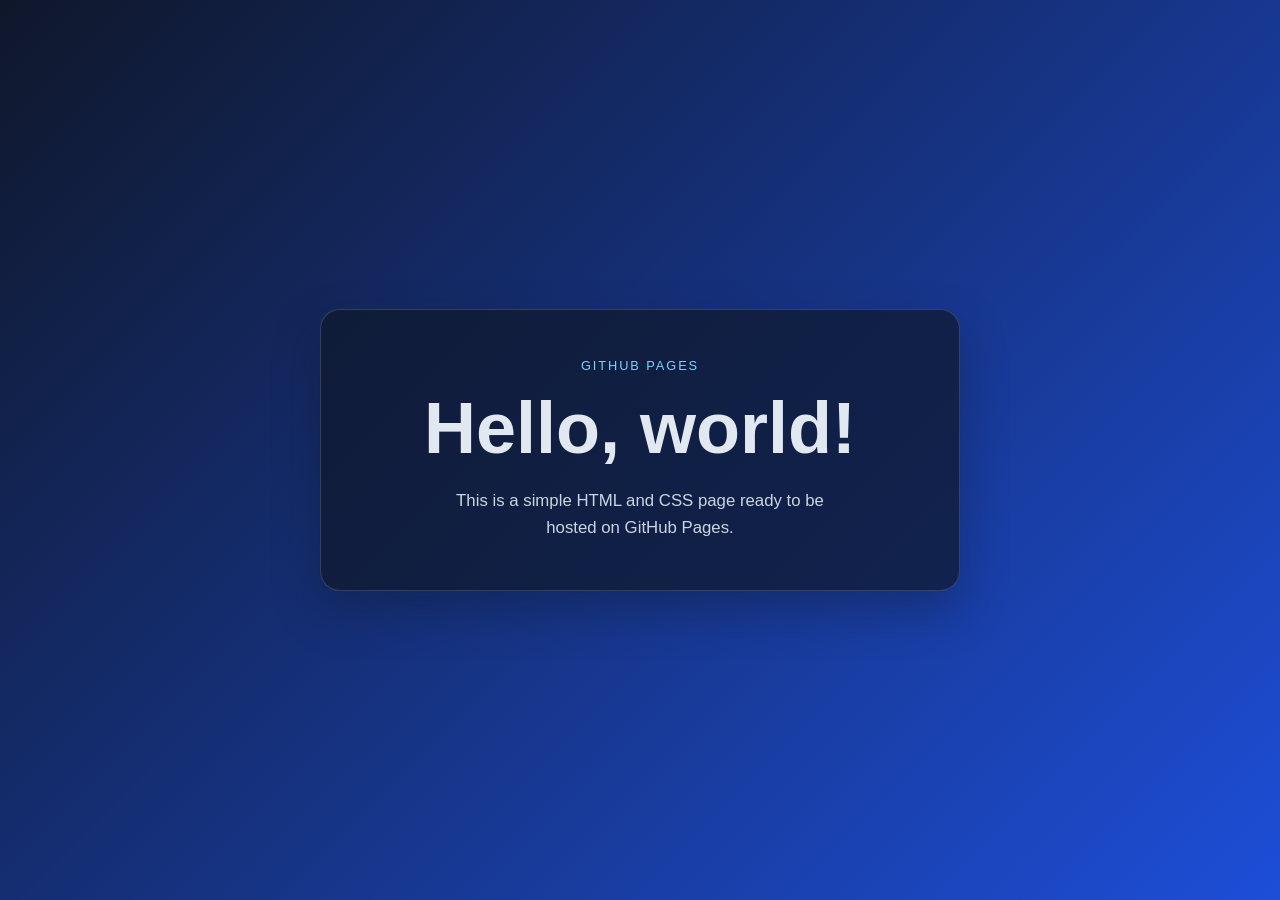
==== index.html @ 67bb079f "initial commit" ====
<!DOCTYPE html>
<html lang="en">
  <head>
    <meta charset="UTF-8" />
    <meta name="viewport" content="width=device-width, initial-scale=1.0" />
    <title>Hello World</title>
    <meta
      name="description"
      content="A simple hello world page built with HTML and CSS for GitHub Pages."
    />
    <link rel="stylesheet" href="styles.css" />
  </head>
  <body>
    <main class="hero">
      <p class="eyebrow">GitHub Pages</p>
      <h1>Hello, world!</h1>
      <p class="subtitle">
        This is a simple HTML and CSS page ready to be hosted on GitHub Pages.
      </p>
    </main>
  </body>
</html>
---- styles.css ----
:root {
  --bg-start: #0f172a;
  --bg-end: #1d4ed8;
  --card-bg: rgba(15, 23, 42, 0.7);
  --text: #e2e8f0;
  --muted: #cbd5e1;
  --accent: #7dd3fc;
}

* {
  box-sizing: border-box;
}

html, body {
  margin: 0;
  min-height: 100%;
  font-family: Arial, Helvetica, sans-serif;
  background: linear-gradient(135deg, var(--bg-start), var(--bg-end));
  color: var(--text);
}

body {
  min-height: 100vh;
  display: grid;
  place-items: center;
}

.hero {
  width: min(90vw, 640px);
  padding: 3rem 2.5rem;
  border: 1px solid rgba(255, 255, 255, 0.15);
  border-radius: 20px;
  background: var(--card-bg);
  box-shadow: 0 20px 45px rgba(15, 23, 42, 0.35);
  text-align: center;
}

.eyebrow {
  margin: 0 0 1rem;
  font-size: 0.8rem;
  letter-spacing: 0.15em;
  text-transform: uppercase;
  color: var(--accent);
}

h1 {
  margin: 0;
  font-size: clamp(2.5rem, 7vw, 4.5rem);
  line-height: 1.1;
}

.subtitle {
  margin: 1.25rem auto 0;
  max-width: 42ch;
  font-size: 1.05rem;
  line-height: 1.6;
  color: var(--muted);
}
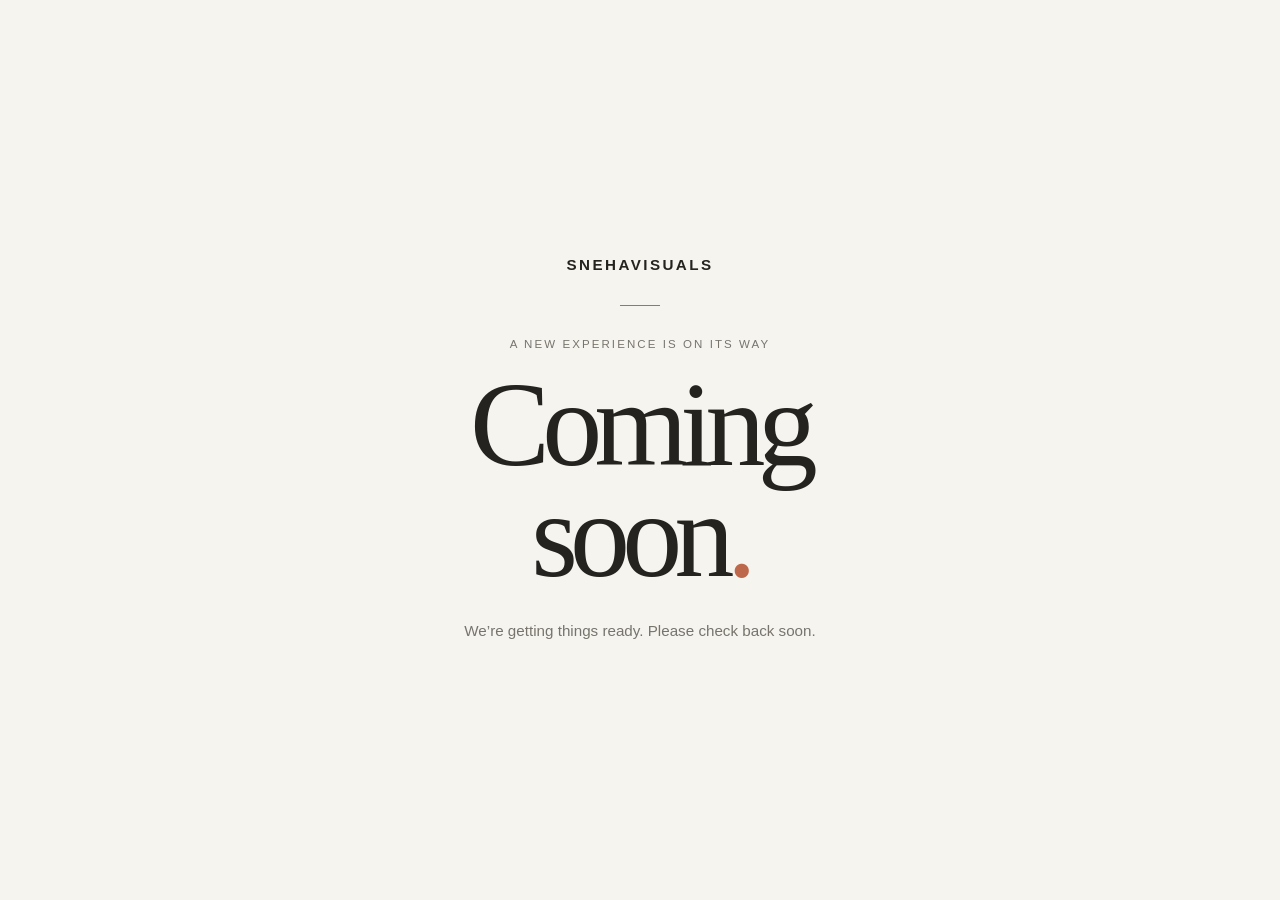
==== commit edc53c97: "snehavisuals coming soon" ====
--- a/index.html
+++ b/index.html
@@ -3,20 +3,21 @@
   <head>
     <meta charset="UTF-8" />
     <meta name="viewport" content="width=device-width, initial-scale=1.0" />
-    <title>Hello World</title>
+    <meta name="theme-color" content="#f6f4ef" />
+    <title>Snehavisuals — Coming Soon</title>
     <meta
       name="description"
-      content="A simple hello world page built with HTML and CSS for GitHub Pages."
+      content="Snehavisuals is coming soon. Check back shortly for more."
     />
     <link rel="stylesheet" href="styles.css" />
   </head>
   <body>
     <main class="hero">
-      <p class="eyebrow">GitHub Pages</p>
-      <h1>Hello, world!</h1>
-      <p class="subtitle">
-        This is a simple HTML and CSS page ready to be hosted on GitHub Pages.
-      </p>
+      <p class="brand">Snehavisuals</p>
+      <div class="divider" aria-hidden="true"></div>
+      <p class="eyebrow">A new experience is on its way</p>
+      <h1>Coming<br />soon<span>.</span></h1>
+      <p class="subtitle">We’re getting things ready. Please check back soon.</p>
     </main>
   </body>
 </html>
--- a/styles.css
+++ b/styles.css
@@ -1,58 +1,84 @@
 :root {
-  --bg-start: #0f172a;
-  --bg-end: #1d4ed8;
-  --card-bg: rgba(15, 23, 42, 0.7);
-  --text: #e2e8f0;
-  --muted: #cbd5e1;
-  --accent: #7dd3fc;
+  color-scheme: light;
+  --background: #f6f4ef;
+  --text: #24231f;
+  --muted: #77746d;
+  --accent: #bd684b;
 }
 
 * {
   box-sizing: border-box;
 }
 
-html, body {
+html,
+body {
   margin: 0;
   min-height: 100%;
-  font-family: Arial, Helvetica, sans-serif;
-  background: linear-gradient(135deg, var(--bg-start), var(--bg-end));
+  font-family: "Helvetica Neue", Helvetica, Arial, sans-serif;
+  background: var(--background);
   color: var(--text);
 }
 
 body {
   min-height: 100vh;
+  min-height: 100svh;
   display: grid;
   place-items: center;
+  padding: 1.5rem;
 }
 
 .hero {
-  width: min(90vw, 640px);
-  padding: 3rem 2.5rem;
-  border: 1px solid rgba(255, 255, 255, 0.15);
-  border-radius: 20px;
-  background: var(--card-bg);
-  box-shadow: 0 20px 45px rgba(15, 23, 42, 0.35);
+  width: min(100%, 720px);
+  padding: clamp(3.5rem, 11vw, 7rem) 1rem;
   text-align: center;
 }
 
+.brand {
+  margin: 0;
+  font-size: 0.95rem;
+  font-weight: 600;
+  letter-spacing: 0.16em;
+  text-transform: uppercase;
+}
+
+.divider {
+  width: 2.5rem;
+  height: 1px;
+  margin: 2rem auto;
+  background: var(--accent);
+}
+
 .eyebrow {
-  margin: 0 0 1rem;
-  font-size: 0.8rem;
-  letter-spacing: 0.15em;
+  margin: 0 0 1.25rem;
+  font-size: 0.72rem;
+  letter-spacing: 0.18em;
   text-transform: uppercase;
-  color: var(--accent);
+  color: var(--muted);
 }
 
 h1 {
   margin: 0;
-  font-size: clamp(2.5rem, 7vw, 4.5rem);
-  line-height: 1.1;
+  font-family: Georgia, "Times New Roman", serif;
+  font-size: clamp(4rem, 12vw, 7.5rem);
+  font-weight: 400;
+  letter-spacing: -0.065em;
+  line-height: 0.92;
+}
+
+h1 span {
+  color: var(--accent);
 }
 
 .subtitle {
-  margin: 1.25rem auto 0;
+  margin: 1.75rem auto 0;
   max-width: 42ch;
-  font-size: 1.05rem;
+  font-size: 0.95rem;
   line-height: 1.6;
   color: var(--muted);
 }
+
+@media (max-width: 480px) {
+  .eyebrow {
+    font-size: 0.65rem;
+  }
+}
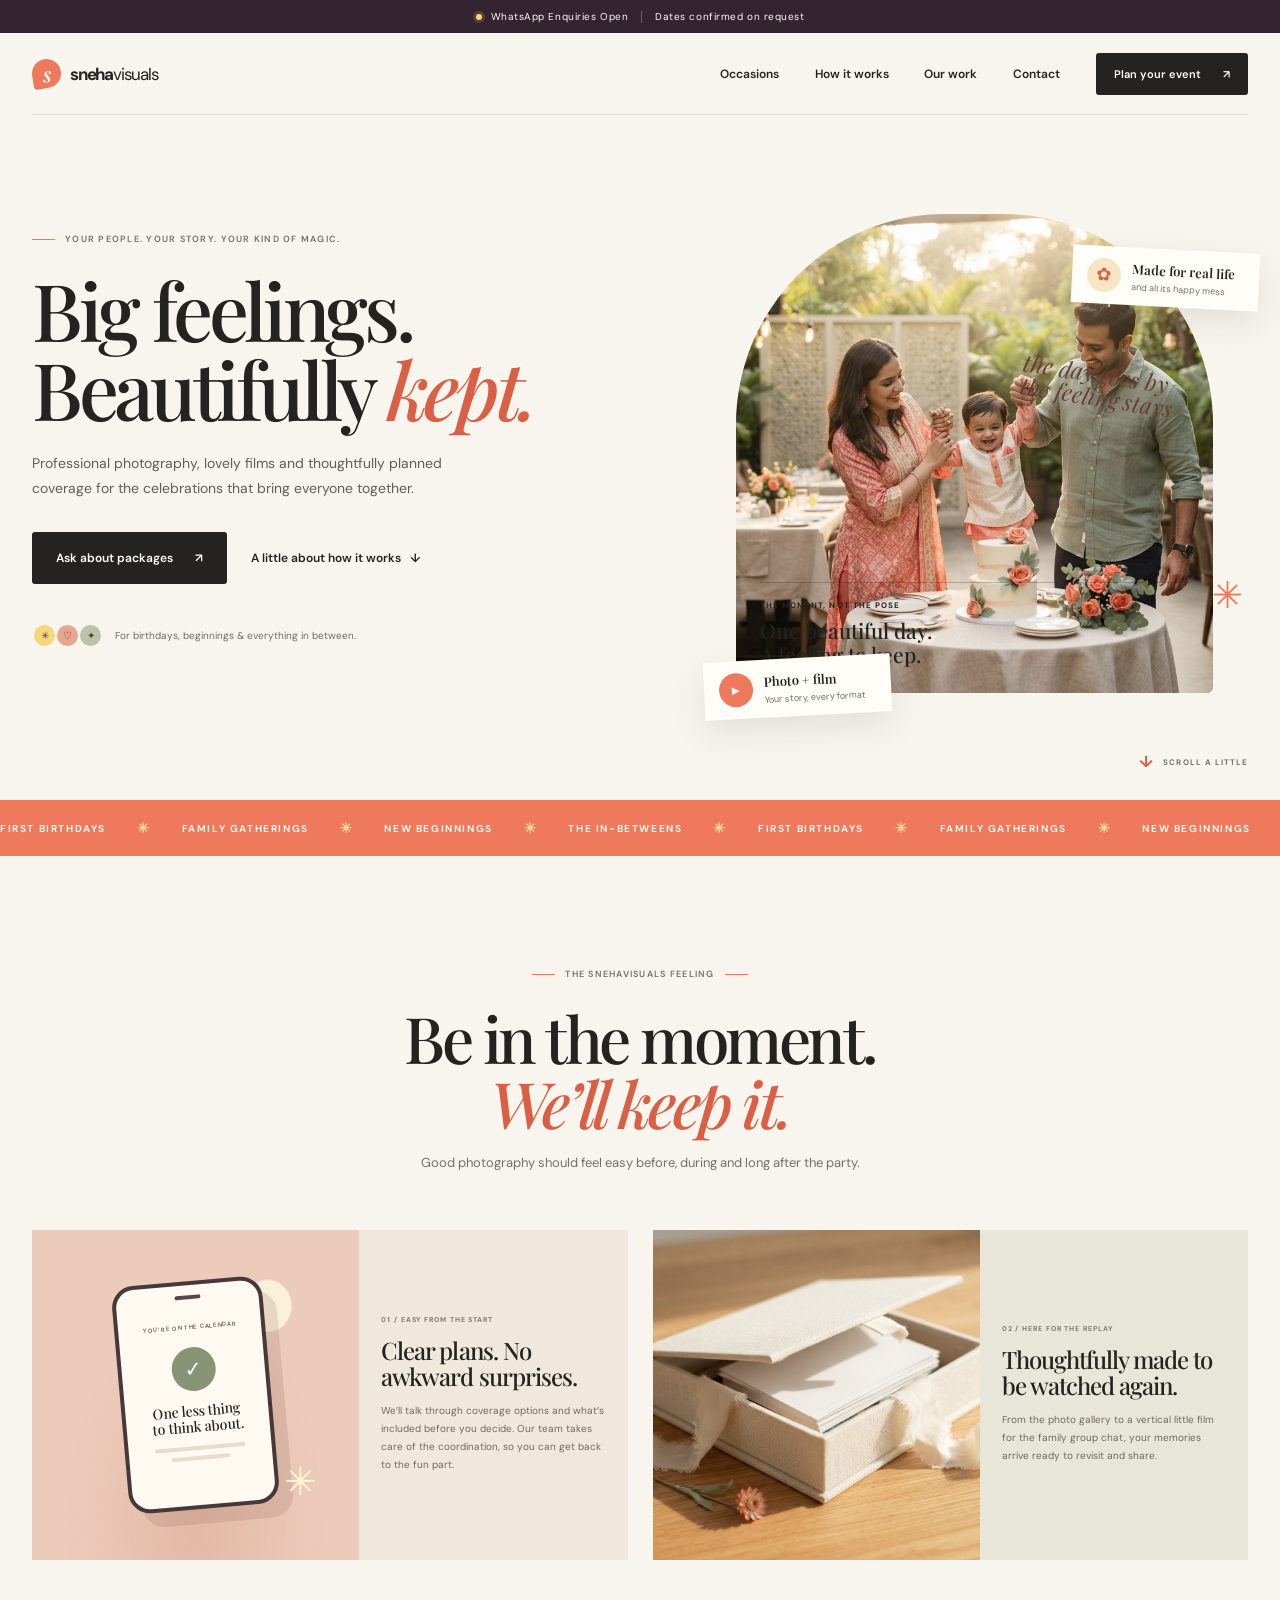
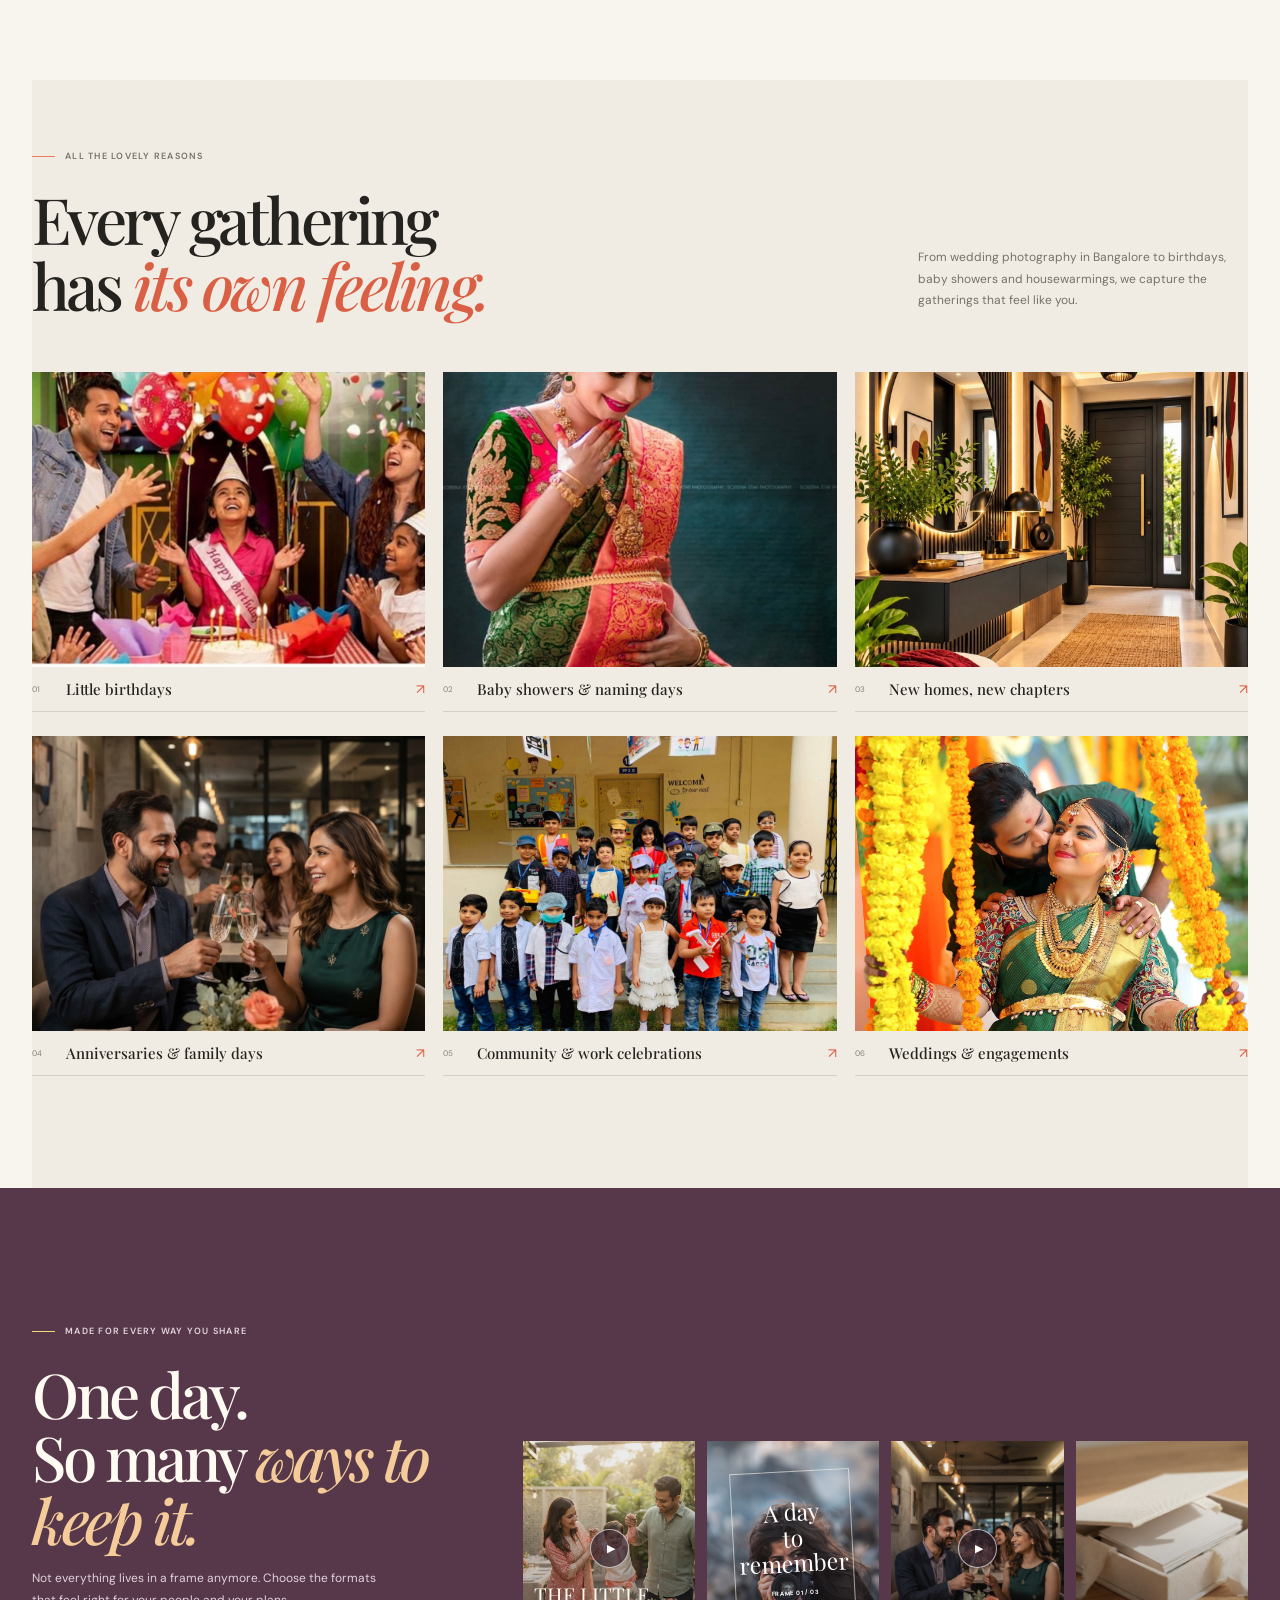
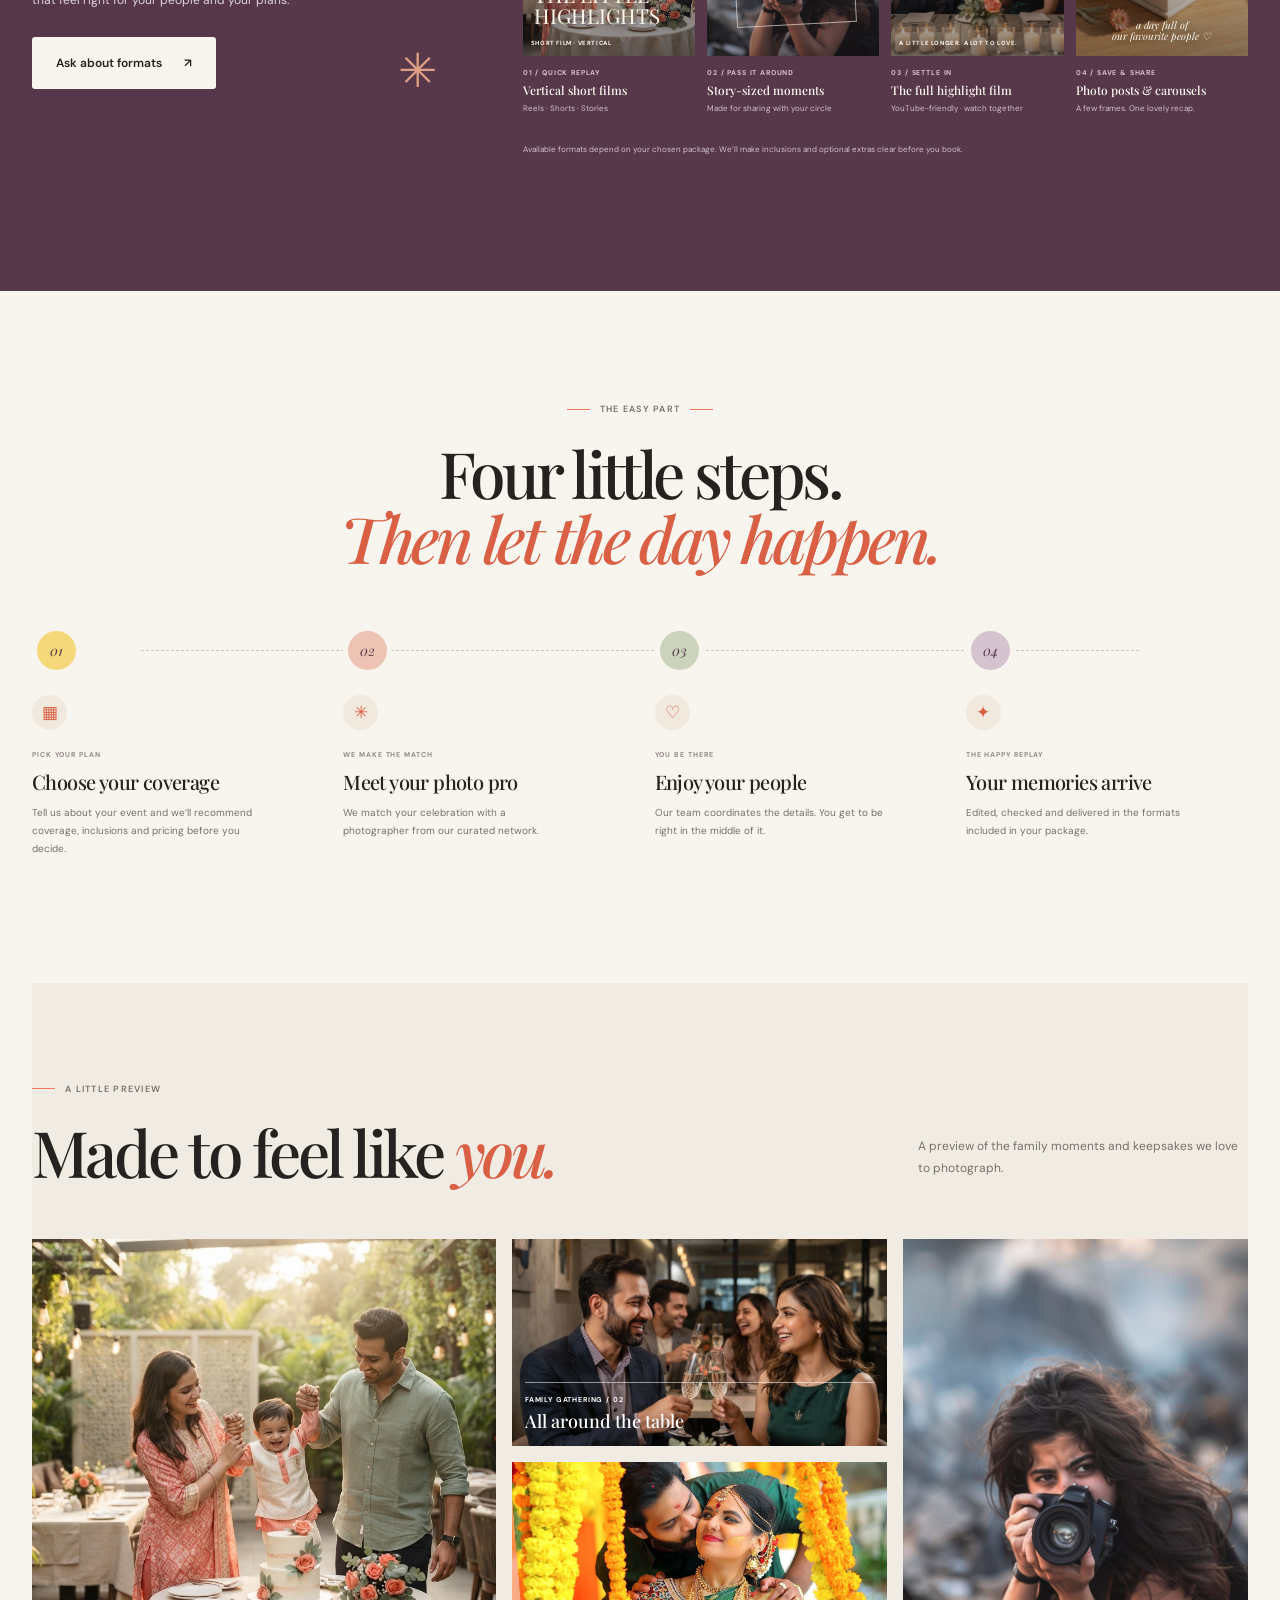
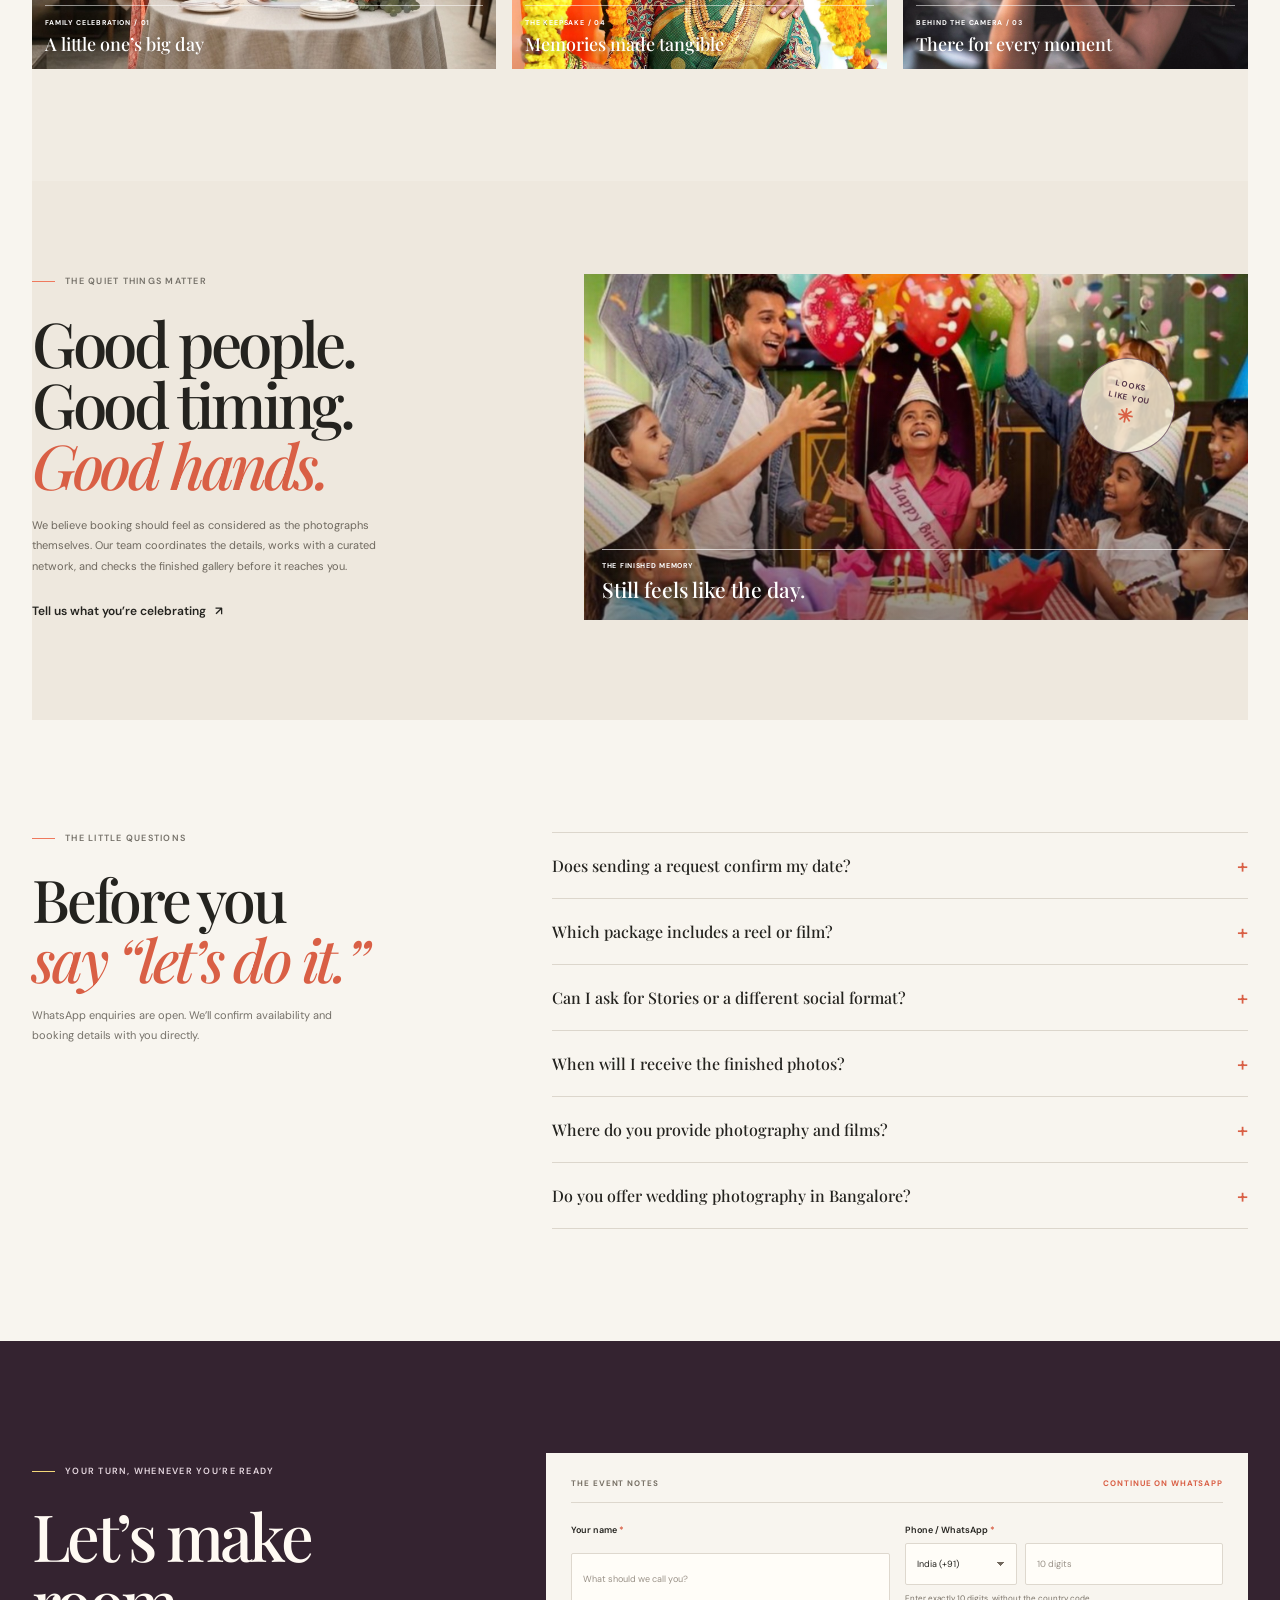
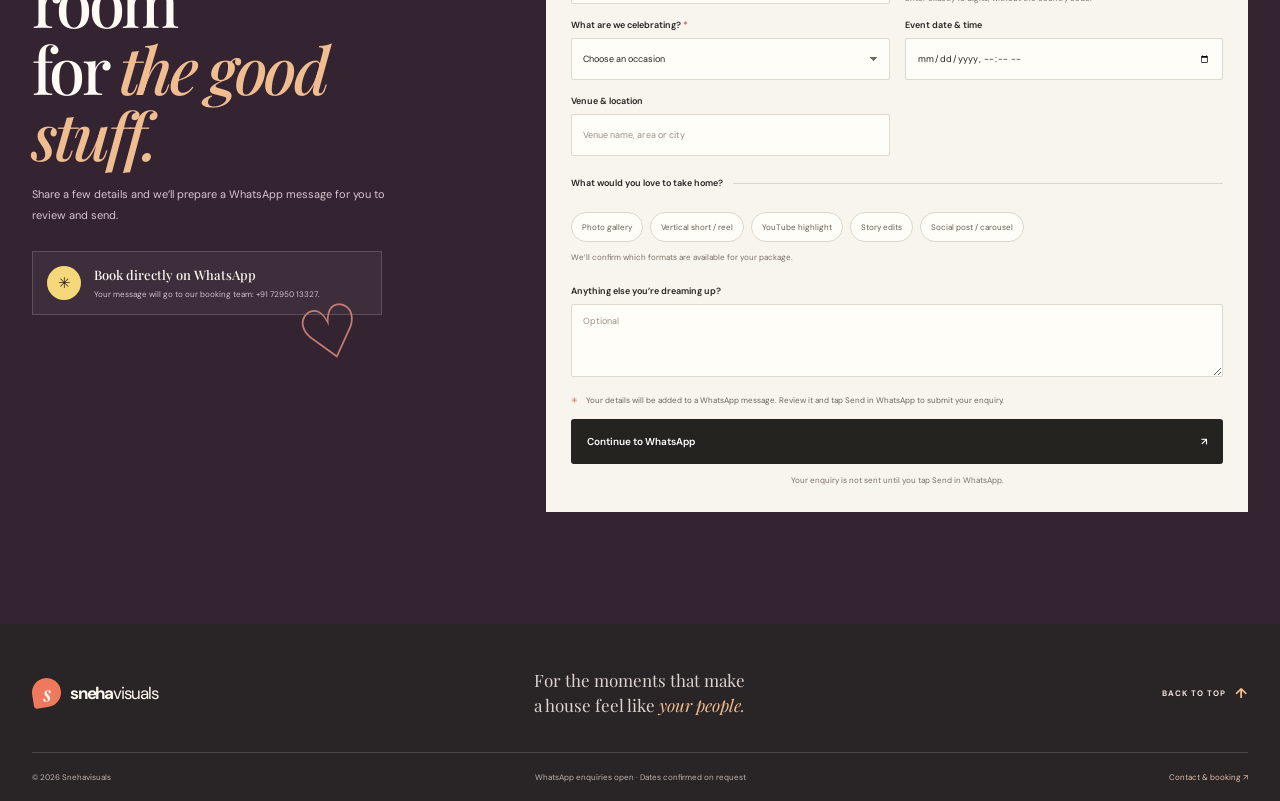
==== commit 4eeab915: "stable website" ====
--- a/index.html
+++ b/index.html
@@ -2,22 +2,607 @@
 <html lang="en">
   <head>
     <meta charset="UTF-8" />
-    <meta name="viewport" content="width=device-width, initial-scale=1.0" />
-    <meta name="theme-color" content="#f6f4ef" />
-    <title>Snehavisuals — Coming Soon</title>
+    <meta name="viewport" content="width=device-width, initial-scale=1" />
+    <meta name="theme-color" content="#f8f5ef" />
     <meta
       name="description"
-      content="Snehavisuals is coming soon. Check back shortly for more."
+      content="Looking for event photography or wedding photography in Bangalore? Snehavisuals captures weddings, birthdays, baby showers, naming ceremonies and family celebrations across Bengaluru. Enquire on WhatsApp."
     />
+    <meta name="robots" content="index, follow, max-image-preview:large" />
+    <link rel="canonical" href="https://snehavisuals.com/" />
+    <meta property="og:site_name" content="Snehavisuals" />
+    <meta property="og:type" content="website" />
+    <meta property="og:title" content="Event & Wedding Photography in Bengaluru | Snehavisuals" />
+    <meta
+      property="og:description"
+      content="Event photography and wedding photography in Bengaluru (Bangalore), alongside birthdays, baby showers and family celebrations. WhatsApp enquiries are open."
+    />
+    <meta property="og:url" content="https://snehavisuals.com/" />
+    <meta property="og:image" content="https://snehavisuals.com/img/library-first-birthday.jpg" />
+    <meta property="og:image:alt" content="A family celebrating a child’s first birthday together." />
+    <meta name="twitter:card" content="summary" />
+    <meta name="twitter:title" content="Event & Wedding Photography in Bengaluru | Snehavisuals" />
+    <meta
+      name="twitter:description"
+      content="Event photography and wedding photography in Bengaluru (Bangalore), alongside birthdays, baby showers and family celebrations. WhatsApp enquiries are open."
+    />
+    <meta name="twitter:image" content="https://snehavisuals.com/img/library-first-birthday.jpg" />
+    <script type="application/ld+json">
+      {
+        "@context": "https://schema.org",
+        "@type": "Organization",
+        "name": "Snehavisuals",
+        "url": "https://snehavisuals.com/",
+        "description": "Event photography and films for weddings, birthdays, baby showers, naming ceremonies, family celebrations, and new beginnings in Bengaluru (Bangalore), India.",
+        "knowsAbout": [
+          "Event photography in Bengaluru",
+          "Wedding photography in Bengaluru",
+          "Birthday photography",
+          "Baby shower photography",
+          "Naming ceremony photography",
+          "Family celebration photography"
+        ],
+        "telephone": "+917295013327",
+        "areaServed": {
+          "@type": "City",
+          "name": "Bengaluru",
+          "alternateName": "Bangalore",
+          "containedInPlace": {
+            "@type": "State",
+            "name": "Karnataka"
+          }
+        },
+        "contactPoint": {
+          "@type": "ContactPoint",
+          "telephone": "+917295013327",
+          "contactType": "booking enquiries"
+        }
+      }
+    </script>
     <link rel="stylesheet" href="styles.css" />
+    <title>Event &amp; Wedding Photography in Bengaluru | Snehavisuals</title>
   </head>
   <body>
-    <main class="hero">
-      <p class="brand">Snehavisuals</p>
-      <div class="divider" aria-hidden="true"></div>
-      <p class="eyebrow">A new experience is on its way</p>
-      <h1>Coming<br />soon<span>.</span></h1>
-      <p class="subtitle">We’re getting things ready. Please check back soon.</p>
+    <a class="skip-link" href="#main">Skip to content</a>
+
+    <div class="preview-bar">
+      <span class="preview-dot" aria-hidden="true"></span>
+      <span>WhatsApp Enquiries Open</span>
+      <span class="preview-bar__divider" aria-hidden="true"></span>
+      <span>Dates confirmed on request</span>
+    </div>
+
+    <header class="site-header">
+      <a class="wordmark" href="#top" aria-label="Snehavisuals home">
+        <span class="wordmark__mark" aria-hidden="true">s</span>
+        <span>sneha<span class="wordmark__light">visuals</span></span>
+      </a>
+
+      <button
+        class="menu-toggle"
+        type="button"
+        aria-expanded="false"
+        aria-controls="primary-navigation"
+      >
+        <span class="menu-toggle__label">Menu</span>
+        <span class="menu-toggle__icon" aria-hidden="true"></span>
+      </button>
+
+      <nav class="site-nav" id="primary-navigation" aria-label="Main navigation">
+        <a href="#occasions">Occasions</a>
+        <a href="#how-it-works">How it works</a>
+        <a href="#gallery">Our work</a>
+        <a href="#booking">Contact</a>
+        <a class="button button--small button--dark nav-cta" href="#booking">Plan your event <span aria-hidden="true">↗</span></a>
+      </nav>
+    </header>
+
+    <main id="main">
+      <section class="hero section-wrap" id="top" aria-labelledby="hero-title">
+        <div class="hero__copy">
+          <p class="eyebrow"><span class="eyebrow__line"></span> Your people. Your story. Your kind of magic.</p>
+          <h1 id="hero-title">Big feelings.<br />Beautifully <em>kept.</em></h1>
+          <p class="hero__intro">
+            Professional photography, lovely films and thoughtfully planned
+            coverage for the celebrations that bring everyone together.
+          </p>
+          <div class="hero__actions">
+            <a class="button button--dark" href="#booking">Ask about packages <span aria-hidden="true">↗</span></a>
+            <a class="text-link" href="#how-it-works">A little about how it works <span aria-hidden="true">↓</span></a>
+          </div>
+          <div class="hero__note">
+            <span class="avatar-stack" aria-hidden="true"><i>✳</i><i>♡</i><i>✦</i></span>
+            <span>For birthdays, beginnings & everything in between.</span>
+          </div>
+        </div>
+
+        <div class="hero-art" role="img" aria-label="A family celebrating a child’s first birthday together.">
+          <div class="hero-art__photo">
+            <img class="photo-fill" src="img/library-first-birthday.jpg" alt="" fetchpriority="high" />
+            <span class="hero-art__scribble" aria-hidden="true">the day goes by<br />the feeling stays</span>
+            <span class="hero-art__spark hero-art__spark--one" aria-hidden="true">✳</span>
+            <span class="hero-art__spark hero-art__spark--two" aria-hidden="true">✦</span>
+            <div class="hero-art__caption">
+              <span>THE MOMENT, NOT THE POSE</span>
+              <strong>One beautiful day.<br />A feeling to keep.</strong>
+            </div>
+          </div>
+          <div class="hero-art__floating hero-art__floating--top">
+            <span class="floating-icon" aria-hidden="true">✿</span>
+            <span><strong>Made for real life</strong><small>and all its happy mess</small></span>
+          </div>
+          <div class="hero-art__floating hero-art__floating--bottom">
+            <span class="floating-play" aria-hidden="true">▶</span>
+            <span><strong>Photo + film</strong><small>Your story, every format</small></span>
+          </div>
+          <span class="hero-art__asterisk" aria-hidden="true">✳</span>
+        </div>
+        <a class="hero__scroll" href="#experience"><span aria-hidden="true">↓</span> SCROLL A LITTLE</a>
+      </section>
+
+      <section class="ticker" aria-label="What we capture">
+        <div class="ticker__track">
+          <span>FIRST BIRTHDAYS</span><i>✳</i><span>FAMILY GATHERINGS</span><i>✳</i><span>NEW BEGINNINGS</span><i>✳</i><span>THE IN-BETWEENS</span><i>✳</i><span>FIRST BIRTHDAYS</span><i>✳</i><span>FAMILY GATHERINGS</span><i>✳</i><span>NEW BEGINNINGS</span><i>✳</i><span>THE IN-BETWEENS</span><i>✳</i>
+        </div>
+      </section>
+
+      <section class="experience section-pad" id="experience">
+        <div class="section-heading section-heading--center">
+          <p class="eyebrow"><span class="eyebrow__line"></span> The Snehavisuals feeling <span class="eyebrow__line"></span></p>
+          <h2>Be in the moment.<br /><em>We’ll keep it.</em></h2>
+          <p>Good photography should feel easy before, during and long after the party.</p>
+        </div>
+        <div class="experience-grid">
+          <article class="experience-card experience-card--book">
+            <div class="experience-art experience-art--booking" aria-label="A simple booking confirmation illustration">
+              <!-- <span class="asset-label">ILLUSTRATION PLACEHOLDER</span> -->
+              <div class="mini-phone">
+                <span class="mini-phone__camera"></span>
+                <span class="mini-phone__eyebrow">YOU’RE ON THE CALENDAR</span>
+                <span class="mini-phone__check">✓</span>
+                <strong>One less thing<br />to think about.</strong>
+                <span class="mini-phone__line"></span><span class="mini-phone__line mini-phone__line--short"></span>
+              </div>
+              <span class="experience-art__star" aria-hidden="true">✳</span>
+            </div>
+            <div class="experience-card__copy">
+              <span class="card-index">01 / EASY FROM THE START</span>
+              <h3>Clear plans. No awkward surprises.</h3>
+              <p>We’ll talk through coverage options and what’s included before you decide. Our team takes care of the coordination, so you can get back to the fun part.</p>
+            </div>
+          </article>
+          <article class="experience-card experience-card--keep">
+            <div class="experience-art experience-art--delivery" role="img" aria-label="A keepsake album box with printed photographs.">
+              <img class="photo-fill" src="img/library-keepsake-album.jpg" alt="" loading="lazy" />
+            </div>
+            <div class="experience-card__copy">
+              <span class="card-index">02 / HERE FOR THE REPLAY</span>
+              <h3>Thoughtfully made to be watched again.</h3>
+              <p>From the photo gallery to a vertical little film for the family group chat, your memories arrive ready to revisit and share.</p>
+            </div>
+          </article>
+        </div>
+      </section>
+
+      <section class="occasions section-pad" id="occasions">
+        <div class="section-heading section-heading--row">
+          <div>
+            <p class="eyebrow"><span class="eyebrow__line"></span> All the lovely reasons</p>
+            <h2>Every gathering<br />has <em>its own feeling.</em></h2>
+          </div>
+          <p>From wedding photography in Bangalore to birthdays, baby showers and housewarmings, we capture the gatherings that feel like you.</p>
+        </div>
+        <div class="occasion-grid">
+          <a class="occasion-card occasion-card--large" href="#booking">
+            <span class="occasion-card__visual" role="img" aria-label="Children celebrating a birthday together with family.">
+              <img class="photo-fill" src="img/kids-birthday-party.jpg" alt="" loading="lazy" />
+            </span>
+            <span class="occasion-card__label"><span>01</span><strong>Little birthdays</strong><i aria-hidden="true">↗</i></span>
+          </a>
+          <a class="occasion-card occasion-card--portrait" href="#booking">
+            <span class="occasion-card__visual occasion-card__visual--portrait" role="img" aria-label="An expectant mother celebrating the arrival of her baby.">
+              <img class="photo-fill" src="img/baby-shower-maternity.jpg" alt="" loading="lazy" />
+            </span>
+            <span class="occasion-card__label"><span>02</span><strong>Baby showers & naming days</strong><i aria-hidden="true">↗</i></span>
+          </a>
+          <a class="occasion-card" href="#booking">
+            <span class="occasion-card__visual" role="img" aria-label="A warmly decorated new home, ready for its next chapter.">
+              <img class="photo-fill" src="img/new-home.jpg" alt="" loading="lazy" />
+            </span>
+            <span class="occasion-card__label"><span>03</span><strong>New homes, new chapters</strong><i aria-hidden="true">↗</i></span>
+          </a>
+          <a class="occasion-card" href="#booking">
+            <span class="occasion-card__visual" role="img" aria-label="Friends sharing a celebratory dinner together.">
+              <img class="photo-fill" src="img/library-family-celebration.jpg" alt="" loading="lazy" />
+            </span>
+            <span class="occasion-card__label"><span>04</span><strong>Anniversaries & family days</strong><i aria-hidden="true">↗</i></span>
+          </a>
+          <a class="occasion-card occasion-card--wide" href="#booking">
+            <span class="occasion-card__visual" role="img" aria-label="Children dressed for a school community celebration.">
+              <img class="photo-fill" src="img/community-celebration.jpg" alt="" loading="lazy" />
+            </span>
+            <span class="occasion-card__label"><span>05</span><strong>Community & work celebrations</strong><i aria-hidden="true">↗</i></span>
+          </a>
+          <a class="occasion-card" href="#booking">
+            <span class="occasion-card__visual" role="img" aria-label="A couple celebrating together during their haldi wedding ceremony.">
+              <img class="photo-fill" src="img/haldi-couple.jpg" alt="" loading="lazy" />
+            </span>
+            <span class="occasion-card__label"><span>06</span><strong>Weddings & engagements</strong><i aria-hidden="true">↗</i></span>
+          </a>
+        </div>
+      </section>
+
+      <section class="formats section-pad" id="formats">
+        <div class="formats__intro">
+          <p class="eyebrow eyebrow--light"><span class="eyebrow__line"></span> Made for every way you share</p>
+          <h2>One day.<br />So many <em>ways to keep it.</em></h2>
+          <p>Not everything lives in a frame anymore. Choose the formats that feel right for your people and your plans.</p>
+          <a class="button button--cream" href="#booking">Ask about formats <span aria-hidden="true">↗</span></a>
+          <span class="formats__doodle" aria-hidden="true">✳</span>
+        </div>
+        <div class="format-cards">
+          <article class="format-card format-card--reel">
+            <div class="format-card__screen format-card__screen--vertical" role="img" aria-label="A family celebrating a child’s first birthday together.">
+              <img class="photo-fill" src="img/library-first-birthday.jpg" alt="" loading="lazy" />
+              <!-- <span class="asset-label">PHOTO-LIBRARY IMAGE · 9:16</span> -->
+              <span class="format-card__play" aria-hidden="true">▶</span>
+              <span class="format-card__screen-label">THE LITTLE<br />HIGHLIGHTS</span>
+              <span class="format-card__duration">SHORT FILM · VERTICAL</span>
+            </div>
+            <div class="format-card__details"><span>01 / QUICK REPLAY</span><strong>Vertical short films</strong><small>Reels · Shorts · Stories</small></div>
+          </article>
+          <article class="format-card format-card--story">
+            <div class="format-card__screen format-card__screen--story" role="img" aria-label="A photographer at work with a camera.">
+              <img class="photo-fill" src="img/library-photographer.jpg" alt="" loading="lazy" />
+              <!-- <span class="asset-label">PHOTO-LIBRARY IMAGE · 9:16</span> -->
+              <span class="story-frame">A day<br />to remember<span>FRAME 01 / 03</span></span>
+            </div>
+            <div class="format-card__details"><span>02 / PASS IT AROUND</span><strong>Story-sized moments</strong><small>Made for sharing with your circle</small></div>
+          </article>
+          <article class="format-card format-card--film">
+            <div class="format-card__screen format-card__screen--wide" role="img" aria-label="Friends sharing a celebratory dinner together.">
+              <img class="photo-fill" src="img/library-family-celebration.jpg" alt="" loading="lazy" />
+              <!-- <span class="asset-label">PHOTO-LIBRARY IMAGE · 16:9</span> -->
+              <span class="format-card__play" aria-hidden="true">▶</span>
+              <span class="format-card__duration">A LITTLE LONGER. A LOT TO LOVE.</span>
+            </div>
+            <div class="format-card__details"><span>03 / SETTLE IN</span><strong>The full highlight film</strong><small>YouTube-friendly · watch together</small></div>
+          </article>
+          <article class="format-card format-card--post">
+            <div class="format-card__screen format-card__screen--post" role="img" aria-label="A keepsake album with printed photographs.">
+              <img class="photo-fill" src="img/library-keepsake-album.jpg" alt="" loading="lazy" />
+              <!-- <span class="asset-label">PHOTO-LIBRARY IMAGE · 4:5</span> -->
+              <span class="post-caption">a day full of<br />our favourite people ♡</span>
+            </div>
+            <div class="format-card__details"><span>04 / SAVE & SHARE</span><strong>Photo posts & carousels</strong><small>A few frames. One lovely recap.</small></div>
+          </article>
+        </div>
+        <p class="formats__fineprint">Available formats depend on your chosen package. We’ll make inclusions and optional extras clear before you book.</p>
+      </section>
+
+      <section class="how section-pad" id="how-it-works">
+        <div class="section-heading section-heading--center">
+          <p class="eyebrow"><span class="eyebrow__line"></span> The easy part <span class="eyebrow__line"></span></p>
+          <h2>Four little steps.<br /><em>Then let the day happen.</em></h2>
+        </div>
+        <div class="steps">
+          <article class="step">
+            <span class="step__number">01</span>
+            <span class="step__icon" aria-hidden="true">▦</span>
+            <p class="step__tag">PICK YOUR PLAN</p>
+            <h3>Choose your coverage</h3>
+            <p>Tell us about your event and we’ll recommend coverage, inclusions and pricing before you decide.</p>
+          </article>
+          <article class="step">
+            <span class="step__number">02</span>
+            <span class="step__icon" aria-hidden="true">✳</span>
+            <p class="step__tag">WE MAKE THE MATCH</p>
+            <h3>Meet your photo pro</h3>
+            <p>We match your celebration with a photographer from our curated network.</p>
+          </article>
+          <article class="step">
+            <span class="step__number">03</span>
+            <span class="step__icon" aria-hidden="true">♡</span>
+            <p class="step__tag">YOU BE THERE</p>
+            <h3>Enjoy your people</h3>
+            <p>Our team coordinates the details. You get to be right in the middle of it.</p>
+          </article>
+          <article class="step">
+            <span class="step__number">04</span>
+            <span class="step__icon" aria-hidden="true">✦</span>
+            <p class="step__tag">THE HAPPY REPLAY</p>
+            <h3>Your memories arrive</h3>
+            <p>Edited, checked and delivered in the formats included in your package.</p>
+          </article>
+        </div>
+      </section>
+
+      <section class="gallery section-pad" id="gallery">
+        <div class="section-heading section-heading--row">
+          <div>
+            <p class="eyebrow"><span class="eyebrow__line"></span> A little preview</p>
+            <h2>Made to feel like <em>you.</em></h2>
+          </div>
+          <p>A preview of the family moments and keepsakes we love to photograph.</p>
+        </div>
+        <div class="gallery-grid">
+          <div class="gallery-tile gallery-tile--portrait" role="img" aria-label="A family celebrating a child’s first birthday together.">
+            <img class="photo-fill" src="img/library-first-birthday.jpg" alt="" loading="lazy" />
+            <!-- <span class="asset-label">PHOTO-LIBRARY IMAGE</span> -->
+            <span class="gallery-tile__caption"><small>FAMILY CELEBRATION / 01</small><strong>A little one’s big day</strong></span>
+          </div>
+          <div class="gallery-tile gallery-tile--square" role="img" aria-label="Friends sharing a celebratory dinner.">
+            <img class="photo-fill" src="img/library-family-celebration.jpg" alt="" loading="lazy" />
+            <!-- <span class="asset-label">PHOTO-LIBRARY IMAGE</span> -->
+            <span class="gallery-tile__caption"><small>FAMILY GATHERING / 02</small><strong>All around the table</strong></span>
+          </div>
+          <div class="gallery-tile gallery-tile--vertical" role="img" aria-label="A photographer at work with a camera.">
+            <img class="photo-fill" src="img/library-photographer.jpg" alt="" loading="lazy" />
+            <!-- <span class="asset-label">PHOTO-LIBRARY IMAGE</span> -->
+            <span class="gallery-tile__caption"><small>BEHIND THE CAMERA / 03</small><strong>There for every moment</strong></span>
+          </div>
+          <div class="gallery-tile gallery-tile--wide" role="img" aria-label="A couple sharing a tender moment during their haldi celebration.">
+            <img class="photo-fill" src="img/haldi-couple.jpg" alt="" loading="lazy" />
+            <!-- <span class="asset-label">PHOTO-LIBRARY IMAGE</span> -->
+            <span class="gallery-tile__caption"><small>THE KEEPSAKE / 04</small><strong>Memories made tangible</strong></span>
+          </div>
+        </div>
+        <!-- <p class="gallery-note"><span aria-hidden="true">✳</span> Photo-library visuals for preview; client galleries coming soon.</p> -->
+      </section>
+
+      <!-- <section class="pricing section-pad" id="pricing">
+        <div class="section-heading section-heading--row pricing-heading">
+          <div>
+            <p class="eyebrow"><span class="eyebrow__line"></span> No mystery maths</p>
+            <h2>Good memories.<br /><em>Clear numbers.</em></h2>
+          </div>
+          <p>Every package is built around real coverage time and useful deliverables. Pick your pace; we’ll help with the rest.</p>
+        </div>
+        <div class="pricing-grid">
+          <article class="price-card">
+            <div class="price-card__top"><span class="package-number">01 / MINI</span><span class="package-stamp" aria-hidden="true">✿</span></div>
+            <h3>The Mini</h3>
+            <p class="price-card__fit">For the lovely little get-together.</p>
+            <p class="price"><span>₹</span>4,999</p>
+            <p class="price-card__duration">1.5 hours of coverage</p>
+            <ul>
+              <li>1 professional photographer</li>
+              <li>60+ edited digital photographs</li>
+              <li>Core highlights & family portraits</li>
+            </ul>
+            <a class="button button--outline package-select" href="#booking" data-package="The Mini">Ask about Mini <span aria-hidden="true">↗</span></a>
+          </article>
+          <article class="price-card price-card--popular">
+            <span class="popular-pill">THE CROWD FAVOURITE ✳</span>
+            <div class="price-card__top"><span class="package-number">02 / CLASSIC</span><span class="package-stamp" aria-hidden="true">♡</span></div>
+            <h3>The Classic</h3>
+            <p class="price-card__fit">A little extra room for all the good bits.</p>
+            <p class="price"><span>₹</span>7,499</p>
+            <p class="price-card__duration">3 hours of coverage</p>
+            <ul>
+              <li>1 professional photographer</li>
+              <li>120+ edited digital photographs</li>
+              <li>Digital gallery within 7 days</li>
+              <li>Candid moments, details & portraits</li>
+            </ul>
+            <a class="button button--dark package-select" href="#booking" data-package="The Classic">Ask about Classic <span aria-hidden="true">↗</span></a>
+          </article>
+          <article class="price-card">
+            <div class="price-card__top"><span class="package-number">03 / CELEBRATION</span><span class="package-stamp" aria-hidden="true">✦</span></div>
+            <h3>The Celebration</h3>
+            <p class="price-card__fit">For a day that deserves a little film.</p>
+            <p class="price"><span>₹</span>11,999</p>
+            <p class="price-card__duration">4 hours of coverage</p>
+            <ul>
+              <li>1 photographer + 1 videographer</li>
+              <li>150+ edited digital photographs</li>
+              <li>1 vertical social-media reel</li>
+              <li>Family portraits & video highlights</li>
+            </ul>
+            <a class="button button--outline package-select" href="#booking" data-package="The Celebration">Ask about Celebration <span aria-hidden="true">↗</span></a>
+          </article>
+          <article class="price-card">
+            <div class="price-card__top"><span class="package-number">04 / PREMIUM</span><span class="package-stamp" aria-hidden="true">✳</span></div>
+            <h3>The Premium</h3>
+            <p class="price-card__fit">The whole story, with room to linger.</p>
+            <p class="price"><span>₹</span>17,999</p>
+            <p class="price-card__duration">5 hours of coverage</p>
+            <ul>
+              <li>1 photographer + 1 videographer</li>
+              <li>250+ edited digital photographs</li>
+              <li>60-second vertical social reel</li>
+              <li>2–3 minute cinematic highlight film</li>
+            </ul>
+            <a class="button button--outline package-select" href="#booking" data-package="The Premium">Ask about Premium <span aria-hidden="true">↗</span></a>
+          </article>
+        </div>
+        <div class="pricing-footnote">
+          <span aria-hidden="true">✳</span>
+          <p>Social edits are included only where listed above. Story sequences, extra edits, alternate crops and other add-ons can be discussed separately. Final taxes, travel and booking policies need confirmation before launch.</p>
+        </div>
+        <div class="fit-strip">
+          <span class="fit-strip__label">A tiny cheat sheet</span>
+          <p><strong>Cake at home?</strong> Mini <i>·</i> <strong>Family milestone?</strong> Classic <i>·</i> <strong>Want a reel?</strong> Celebration <i>·</i> <strong>The full film?</strong> Premium</p>
+        </div>
+      </section> -->
+
+      <section class="promise section-pad">
+        <div class="promise__copy">
+          <p class="eyebrow"><span class="eyebrow__line"></span> The quiet things matter</p>
+          <h2>Good people.<br />Good timing.<br /><em>Good hands.</em></h2>
+          <p>We believe booking should feel as considered as the photographs themselves. Our team coordinates the details, works with a curated network, and checks the finished gallery before it reaches you.</p>
+          <a class="text-link" href="#booking">Tell us what you’re celebrating <span aria-hidden="true">↗</span></a>
+        </div>
+        <div class="promise__visual" role="img" aria-label="Children celebrating a birthday together with family.">
+          <img class="photo-fill" src="img/kids-birthday-party.jpg" alt="" loading="lazy" />
+          <span class="promise__stamp">LOOKS<br />LIKE YOU<br /><i>✳</i></span>
+          <span class="promise__caption">THE FINISHED MEMORY<br /><strong>Still feels like the day.</strong></span>
+        </div>
+      </section>
+
+      <section class="faq section-pad" id="faq">
+        <div class="faq__intro">
+          <p class="eyebrow"><span class="eyebrow__line"></span> The little questions</p>
+          <h2>Before you<br /><em>say “let’s do it.”</em></h2>
+          <p>WhatsApp enquiries are open. We’ll confirm availability and booking details with you directly.</p>
+        </div>
+        <div class="faq-list">
+          <details>
+            <summary>Does sending a request confirm my date?<span aria-hidden="true">+</span></summary>
+            <p>No. Your WhatsApp message starts an enquiry. We’ll check availability and confirm the next steps with you; your date is only booked once we confirm it together.</p>
+          </details>
+          <details>
+            <summary>Which package includes a reel or film?<span aria-hidden="true">+</span></summary>
+            <p>Tell us which formats you’re interested in. We’ll confirm what’s included in the recommended coverage and discuss any optional extras and pricing before you decide.</p>
+          </details>
+          <details>
+            <summary>Can I ask for Stories or a different social format?<span aria-hidden="true">+</span></summary>
+            <p>Yes. Add your preferences to the enquiry and we’ll confirm availability and any extra costs.</p>
+          </details>
+          <details>
+            <summary>When will I receive the finished photos?<span aria-hidden="true">+</span></summary>
+            <p>We’ll confirm the delivery timeline for your photos and any video edits before you decide to book.</p>
+          </details>
+          <details>
+            <summary>Where do you provide photography and films?<span aria-hidden="true">+</span></summary>
+            <p>We serve Bengaluru (Bangalore), India’s Silicon Valley. Share your event location in your WhatsApp enquiry so we can confirm availability and any travel charges.</p>
+          </details>
+          <details>
+            <summary>Do you offer wedding photography in Bangalore?<span aria-hidden="true">+</span></summary>
+            <p>Yes. Send us your wedding date, venue and the moments you’d like captured. We’ll confirm availability, coverage options and pricing for your Bengaluru celebration.</p>
+          </details>
+        </div>
+      </section>
+
+      <section class="booking section-pad" id="booking">
+        <div class="booking__intro">
+          <p class="eyebrow eyebrow--light"><span class="eyebrow__line"></span> Your turn, whenever you’re ready</p>
+          <h2>Let’s make room<br />for <em>the good stuff.</em></h2>
+          <p>Share a few details and we’ll prepare a WhatsApp message for you to review and send.</p>
+          <div class="booking__contact-card">
+            <span class="booking__contact-icon" aria-hidden="true">✳</span>
+          <span><strong>Book directly on WhatsApp</strong><small>Your message will go to our booking team: +91 72950 13327.</small></span>
+          </div>
+          <span class="booking__doodle" aria-hidden="true">♡</span>
+        </div>
+        <form class="booking-form" id="booking-form">
+          <div class="booking-form__heading"><span>THE EVENT NOTES</span><span>CONTINUE ON WHATSAPP</span></div>
+          <div class="form-grid">
+            <label class="field">
+              <span>Your name <b>*</b></span>
+              <input name="name" type="text" autocomplete="name" placeholder="What should we call you?" required />
+            </label>
+            <div class="field">
+              <span id="customer-phone-label">Phone / WhatsApp <b>*</b></span>
+              <div class="phone-input-row">
+                <select name="phoneCountryCode" aria-label="Country calling code" autocomplete="tel-country-code">
+                  <option value="+91" selected>India (+91)</option>
+                  <option value="+1">United States / Canada (+1)</option>
+                  <option value="+44">United Kingdom (+44)</option>
+                  <option value="+61">Australia (+61)</option>
+                  <option value="+64">New Zealand (+64)</option>
+                  <option value="+971">United Arab Emirates (+971)</option>
+                  <option value="+966">Saudi Arabia (+966)</option>
+                  <option value="+974">Qatar (+974)</option>
+                  <option value="+965">Kuwait (+965)</option>
+                  <option value="+968">Oman (+968)</option>
+                  <option value="+973">Bahrain (+973)</option>
+                  <option value="+65">Singapore (+65)</option>
+                  <option value="+60">Malaysia (+60)</option>
+                  <option value="+27">South Africa (+27)</option>
+                  <option value="+353">Ireland (+353)</option>
+                  <option value="+49">Germany (+49)</option>
+                  <option value="+33">France (+33)</option>
+                  <option value="+34">Spain (+34)</option>
+                  <option value="+39">Italy (+39)</option>
+                  <option value="+31">Netherlands (+31)</option>
+                  <option value="+41">Switzerland (+41)</option>
+                  <option value="+46">Sweden (+46)</option>
+                  <option value="+47">Norway (+47)</option>
+                  <option value="+45">Denmark (+45)</option>
+                  <option value="+81">Japan (+81)</option>
+                  <option value="+82">South Korea (+82)</option>
+                  <option value="+86">China (+86)</option>
+                  <option value="+852">Hong Kong (+852)</option>
+                  <option value="+63">Philippines (+63)</option>
+                  <option value="+66">Thailand (+66)</option>
+                  <option value="+62">Indonesia (+62)</option>
+                  <option value="+55">Brazil (+55)</option>
+                  <option value="+52">Mexico (+52)</option>
+                </select>
+                <input
+                  name="phone"
+                  type="tel"
+                  autocomplete="tel-national"
+                  aria-labelledby="customer-phone-label"
+                  aria-describedby="phone-hint"
+                  inputmode="numeric"
+                  pattern="[0-9]{10}"
+                  minlength="10"
+                  maxlength="10"
+                  title="Enter exactly 10 digits, without the country code."
+                  placeholder="10 digits"
+                  required
+                />
+              </div>
+              <small class="field-hint" id="phone-hint">Enter exactly 10 digits, without the country code.</small>
+            </div>
+            <label class="field">
+              <span>What are we celebrating? <b>*</b></span>
+              <select name="eventType" required>
+                <option value="">Choose an occasion</option>
+                <option>First Birthday</option><option>Children’s Birthday</option><option>Baby Shower</option>
+                <option>Naming Ceremony</option><option>Griha Pravesh</option><option>Anniversary</option>
+                <option>Wedding</option><option>Engagement</option><option>Family Gathering</option>
+                <option>Community Event</option><option>Corporate</option><option>Other</option>
+              </select>
+            </label>
+            <label class="field">
+              <span>Event date & time</span>
+              <input name="eventDate" type="datetime-local" />
+            </label>
+            <label class="field">
+              <span>Venue & location</span>
+              <input name="venue" type="text" placeholder="Venue name, area or city" />
+            </label>
+          </div>
+          <fieldset class="social-preferences">
+            <legend>What would you love to take home?</legend>
+            <div class="chip-list">
+              <label><input type="checkbox" name="format" value="Photo gallery" /><span>Photo gallery</span></label>
+              <label><input type="checkbox" name="format" value="Vertical short / reel" /><span>Vertical short / reel</span></label>
+              <label><input type="checkbox" name="format" value="YouTube highlight" /><span>YouTube highlight</span></label>
+              <label><input type="checkbox" name="format" value="Story edits" /><span>Story edits</span></label>
+              <label><input type="checkbox" name="format" value="Social post / carousel" /><span>Social post / carousel</span></label>
+            </div>
+            <p>We’ll confirm which formats are available for your package.</p>
+          </fieldset>
+          <label class="field field--full">
+            <span>Anything else you’re dreaming up?</span>
+            <textarea name="vision" rows="2" placeholder="Optional"></textarea>
+          </label>
+          <p class="form-disclaimer"><span aria-hidden="true">✳</span> Your details will be added to a WhatsApp message. Review it and tap Send in WhatsApp to submit your enquiry.</p>
+          <button class="button button--dark form-submit" type="submit">Continue to WhatsApp <span aria-hidden="true">↗</span></button>
+          <p class="form-status" id="form-status" role="status">Your enquiry is not sent until you tap Send in WhatsApp.</p>
+        </form>
+      </section>
     </main>
+
+    <footer class="site-footer">
+      <div class="footer-main">
+        <a class="wordmark wordmark--footer" href="#top" aria-label="Snehavisuals, back to top">
+          <span class="wordmark__mark" aria-hidden="true">s</span><span>sneha<span class="wordmark__light">visuals</span></span>
+        </a>
+        <p>For the moments that make<br />a house feel like <em>your people.</em></p>
+        <a class="footer-top" href="#top">BACK TO TOP <span aria-hidden="true">↑</span></a>
+      </div>
+      <div class="footer-bottom">
+        <span>© <span id="current-year">2026</span> Snehavisuals</span>
+        <span>WhatsApp enquiries open · Dates confirmed on request</span>
+        <span class="footer-note"><a href="#booking">Contact & booking <span aria-hidden="true">↗</span></a></span>
+      </div>
+    </footer>
+
+    <script src="script.js" defer></script>
   </body>
 </html>
--- a/styles.css
+++ b/styles.css
@@ -1,84 +1,2907 @@
+@import url("https://fonts.googleapis.com/css2?family=DM+Sans:wght@400;500;600;700&family=Playfair+Display:ital,wght@0,500;0,600;0,700;1,500;1,600&display=swap");
+
 :root {
   color-scheme: light;
-  --background: #f6f4ef;
-  --text: #24231f;
-  --muted: #77746d;
-  --accent: #bd684b;
+  --paper: #f8f5ef;
+  --paper-deep: #f0ebe2;
+  --ink: #24231f;
+  --muted: #757169;
+  --line: #ddd7cd;
+  --coral: #ef795d;
+  --coral-deep: #d95f45;
+  --plum: #57384a;
+  --plum-dark: #342330;
+  --yellow: #f4d879;
+  --sage: #b9c5a6;
+  --serif: "Playfair Display", Georgia, "Times New Roman", serif;
+  --sans: "DM Sans", "Helvetica Neue", Arial, sans-serif;
+  --page-width: 1280px;
 }
 
 * {
   box-sizing: border-box;
 }
 
-html,
+html {
+  scroll-behavior: smooth;
+  scroll-padding-top: 96px;
+}
+
 body {
   margin: 0;
-  min-height: 100%;
-  font-family: "Helvetica Neue", Helvetica, Arial, sans-serif;
-  background: var(--background);
-  color: var(--text);
-}
-
-body {
-  min-height: 100vh;
-  min-height: 100svh;
-  display: grid;
+  color: var(--ink);
+  background: var(--paper);
+  font-family: var(--sans);
+  font-size: 15px;
+  -webkit-font-smoothing: antialiased;
+}
+
+body.menu-open {
+  overflow: hidden;
+}
+
+.gallery-tile > .photo-fill {
+  object-position: center;
+}
+
+a {
+  color: inherit;
+  text-decoration: none;
+}
+
+button,
+input,
+select,
+textarea {
+  font: inherit;
+}
+
+button,
+a,
+input,
+select,
+textarea,
+summary {
+  -webkit-tap-highlight-color: transparent;
+}
+
+button:focus-visible,
+a:focus-visible,
+input:focus-visible,
+select:focus-visible,
+textarea:focus-visible,
+summary:focus-visible {
+  outline: 3px solid var(--coral-deep);
+  outline-offset: 4px;
+}
+
+.skip-link {
+  position: fixed;
+  z-index: 20;
+  top: 12px;
+  left: 12px;
+  padding: 12px 16px;
+  transform: translateY(-150%);
+  color: white;
+  background: var(--plum-dark);
+  border-radius: 4px;
+}
+
+.skip-link:focus {
+  transform: translateY(0);
+}
+
+.preview-bar {
+  display: flex;
+  min-height: 33px;
+  align-items: center;
+  justify-content: center;
+  gap: 9px;
+  padding: 6px 16px;
+  color: #fffaf4;
+  background: var(--plum-dark);
+  font-size: 10px;
+  letter-spacing: 0.055em;
+}
+
+.preview-dot {
+  width: 6px;
+  height: 6px;
+  border-radius: 50%;
+  background: var(--yellow);
+  box-shadow: 0 0 0 3px rgb(244 216 121 / 16%);
+}
+
+.preview-bar__divider {
+  width: 1px;
+  height: 12px;
+  margin: 0 4px;
+  background: rgb(255 255 255 / 25%);
+}
+
+.site-header {
+  position: relative;
+  z-index: 10;
+  display: flex;
+  width: min(100% - 64px, var(--page-width));
+  height: 82px;
+  align-items: center;
+  justify-content: space-between;
+  margin: 0 auto;
+  border-bottom: 1px solid rgb(36 35 31 / 10%);
+}
+
+.wordmark {
+  display: inline-flex;
+  align-items: center;
+  gap: 9px;
+  font-size: 17px;
+  font-weight: 700;
+  letter-spacing: -0.07em;
+}
+
+.wordmark__mark {
+  display: grid;
+  width: 29px;
+  height: 29px;
   place-items: center;
-  padding: 1.5rem;
+  color: var(--paper);
+  background: var(--coral);
+  border-radius: 50% 50% 50% 10%;
+  font-family: var(--serif);
+  font-size: 21px;
+  font-weight: 600;
+  font-style: italic;
+  letter-spacing: -0.06em;
+  transform: rotate(-9deg);
+}
+
+.wordmark__light {
+  font-weight: 400;
+}
+
+.site-nav {
+  display: flex;
+  align-items: center;
+  gap: clamp(18px, 2.8vw, 38px);
+  font-size: 12px;
+  font-weight: 600;
+}
+
+.site-nav > a:not(.button) {
+  transition: color 160ms ease;
+}
+
+.site-nav > a:not(.button):hover,
+.text-link:hover {
+  color: var(--coral-deep);
+}
+
+.menu-toggle {
+  display: none;
+}
+
+.section-wrap,
+.section-pad {
+  width: min(100% - 64px, var(--page-width));
+  margin-inline: auto;
+}
+
+.section-pad {
+  padding-block: 112px;
+}
+
+.button {
+  display: inline-flex;
+  min-height: 52px;
+  align-items: center;
+  justify-content: center;
+  gap: 22px;
+  padding: 0 23px;
+  border: 1px solid transparent;
+  border-radius: 3px;
+  font-size: 12px;
+  font-weight: 600;
+  transition: transform 180ms ease, background-color 180ms ease, color 180ms ease;
+}
+
+.button:hover:not(:disabled) {
+  transform: translateY(-2px);
+}
+
+.button--dark {
+  color: white;
+  background: var(--ink);
+}
+
+.button--dark:hover:not(:disabled) {
+  background: var(--plum);
+}
+
+.button--small {
+  min-height: 42px;
+  padding: 0 17px;
+  font-size: 11px;
+}
+
+.button--cream {
+  color: var(--ink);
+  background: var(--paper);
+}
+
+.button--cream:hover {
+  background: var(--yellow);
+}
+
+.button--outline {
+  color: var(--ink);
+  border-color: #cfc8bd;
+  background: transparent;
+}
+
+.button--outline:hover {
+  border-color: var(--ink);
+  background: #fffdf8;
+}
+
+.button:disabled {
+  color: #5c5851;
+  background: #d9d3c9;
+  cursor: not-allowed;
+}
+
+.text-link {
+  display: inline-flex;
+  align-items: center;
+  gap: 9px;
+  font-size: 12px;
+  font-weight: 600;
+  transition: color 160ms ease;
 }
 
 .hero {
-  width: min(100%, 720px);
-  padding: clamp(3.5rem, 11vw, 7rem) 1rem;
+  position: relative;
+  display: grid;
+  min-height: 685px;
+  grid-template-columns: 0.93fr 1.07fr;
+  align-items: center;
+  gap: clamp(30px, 7vw, 100px);
+  padding-block: 61px 75px;
+}
+
+.hero__copy {
+  position: relative;
+  z-index: 2;
+  padding-bottom: 20px;
+}
+
+.eyebrow {
+  display: flex;
+  align-items: center;
+  gap: 10px;
+  margin: 0 0 24px;
+  color: var(--muted);
+  font-size: 9px;
+  font-weight: 600;
+  letter-spacing: 0.14em;
+  line-height: 1.4;
+  text-transform: uppercase;
+}
+
+.eyebrow__line {
+  display: inline-block;
+  width: 23px;
+  height: 1px;
+  background: var(--coral);
+}
+
+h1,
+h2,
+h3,
+p {
+  margin-top: 0;
+}
+
+h1,
+h2 {
+  font-family: var(--serif);
+  font-weight: 500;
+  letter-spacing: -0.055em;
+}
+
+h1 {
+  margin-bottom: 24px;
+  font-size: clamp(54px, 6.2vw, 85px);
+  line-height: 0.99;
+}
+
+h1 em,
+h2 em {
+  color: var(--coral-deep);
+  font-weight: 500;
+}
+
+.hero__intro {
+  max-width: 410px;
+  margin-bottom: 30px;
+  color: #625e56;
+  font-size: 14px;
+  line-height: 1.8;
+}
+
+.hero__actions {
+  display: flex;
+  flex-wrap: wrap;
+  align-items: center;
+  gap: 24px;
+}
+
+.hero__note {
+  display: flex;
+  align-items: center;
+  gap: 12px;
+  margin-top: 39px;
+  color: #706b63;
+  font-size: 10px;
+}
+
+.avatar-stack {
+  display: inline-flex;
+  padding-left: 2px;
+}
+
+.avatar-stack i {
+  display: grid;
+  width: 25px;
+  height: 25px;
+  place-items: center;
+  margin-left: -2px;
+  border: 2px solid var(--paper);
+  border-radius: 50%;
+  background: var(--yellow);
+  color: var(--plum);
+  font-size: 10px;
+  font-style: normal;
+}
+
+.avatar-stack i:nth-child(2) {
+  background: #e6a690;
+}
+
+.avatar-stack i:nth-child(3) {
+  background: var(--sage);
+}
+
+.hero-art {
+  position: relative;
+  width: min(100%, 530px);
+  min-height: 500px;
+  justify-self: end;
+}
+
+.photo-fill {
+  position: absolute;
+  inset: 0;
+  z-index: 0;
+  width: 100%;
+  height: 100%;
+  object-fit: cover;
+}
+
+.hero-art__photo {
+  position: absolute;
+  inset: 13px 35px 8px 18px;
+  overflow: hidden;
+  background:
+    radial-gradient(ellipse at 70% 18%, rgb(255 246 217 / 70%) 0 6%, transparent 6.5%),
+    radial-gradient(ellipse at 24% 71%, rgb(177 123 111 / 65%) 0 12%, transparent 12.5%),
+    radial-gradient(ellipse at 70% 68%, rgb(99 91 76 / 60%) 0 17%, transparent 17.5%),
+    linear-gradient(145deg, #edcbb7 0%, #f0d9c3 37%, #b2b794 100%);
+  border-radius: 44% 44% 6px 6px;
+}
+
+.hero-art__photo::before,
+.hero-art__photo::after {
+  content: none;
+}
+
+.hero-art__photo > .photo-fill {
+  object-position: center 40%;
+}
+
+.asset-label {
+  position: relative;
+  z-index: 2;
+  display: inline-flex;
+  align-items: center;
+  gap: 7px;
+  padding: 7px 9px;
+  color: #4f433b;
+  background: rgb(255 251 242 / 86%);
+  border: 1px solid rgb(83 65 54 / 15%);
+  border-radius: 2px;
+  font-size: 8px;
+  font-weight: 700;
+  letter-spacing: 0.1em;
+}
+
+.hero-art__photo > .asset-label {
+  position: absolute;
+  top: 18px;
+  left: 18px;
+}
+
+.hero-art__caption {
+  position: absolute;
+  z-index: 3;
+  right: 22px;
+  bottom: 26px;
+  left: 24px;
+  padding-top: 17px;
+  border-top: 1px solid rgb(40 38 32 / 26%);
+}
+
+.hero-art__caption span,
+.hero-art__caption strong {
+  display: block;
+}
+
+.hero-art__caption span {
+  margin-bottom: 8px;
+  font-size: 8px;
+  font-weight: 700;
+  letter-spacing: 0.13em;
+}
+
+.hero-art__caption strong {
+  font-family: var(--serif);
+  font-size: 21px;
+  font-weight: 500;
+  line-height: 1.15;
+}
+
+.hero-art__scribble {
+  position: absolute;
+  z-index: 2;
+  top: 31%;
+  right: 8%;
+  color: #683e38;
+  font-family: var(--serif);
+  font-size: 23px;
+  font-style: italic;
+  line-height: 1;
+  transform: rotate(9deg);
+}
+
+.hero-art__spark {
+  position: absolute;
+  z-index: 2;
+  color: #fff8e9;
+  text-shadow: 0 1px 8px rgb(111 70 53 / 20%);
+}
+
+.hero-art__spark--one {
+  top: 13%;
+  right: 19%;
+  font-size: 31px;
+}
+
+.hero-art__spark--two {
+  top: 57%;
+  left: 14%;
+  color: #f7dc84;
+  font-size: 23px;
+}
+
+.hero-art__floating {
+  position: absolute;
+  z-index: 3;
+  display: flex;
+  align-items: center;
+  gap: 11px;
+  min-width: 187px;
+  padding: 12px 15px;
+  background: #fffdf7;
+  box-shadow: 0 12px 34px rgb(44 34 26 / 10%);
+}
+
+.hero-art__floating--top {
+  top: 48px;
+  right: -11px;
+  transform: rotate(3deg);
+}
+
+.hero-art__floating--bottom {
+  bottom: -15px;
+  left: -14px;
+  transform: rotate(-3deg);
+}
+
+.hero-art__floating strong,
+.hero-art__floating small {
+  display: block;
+}
+
+.hero-art__floating strong {
+  margin-bottom: 4px;
+  font-family: var(--serif);
+  font-size: 13px;
+  font-weight: 600;
+}
+
+.hero-art__floating small {
+  color: var(--muted);
+  font-size: 9px;
+}
+
+.floating-icon,
+.floating-play {
+  display: grid;
+  width: 34px;
+  height: 34px;
+  flex: 0 0 34px;
+  place-items: center;
+  border-radius: 50%;
+  background: #f7e6c6;
+  color: var(--coral-deep);
+  font-size: 18px;
+}
+
+.floating-play {
+  color: white;
+  background: var(--coral);
+  font-size: 10px;
+}
+
+.hero-art__asterisk {
+  position: absolute;
+  right: 5px;
+  bottom: 82px;
+  color: var(--coral);
+  font-size: 37px;
+}
+
+.hero__scroll {
+  position: absolute;
+  right: 0;
+  bottom: 28px;
+  display: flex;
+  align-items: center;
+  gap: 9px;
+  color: var(--muted);
+  font-size: 8px;
+  font-weight: 700;
+  letter-spacing: 0.13em;
+}
+
+.hero__scroll span {
+  color: var(--coral-deep);
+  font-size: 16px;
+}
+
+.ticker {
+  overflow: hidden;
+  padding: 19px 0;
+  color: var(--paper);
+  background: var(--coral);
+}
+
+.ticker__track {
+  display: flex;
+  width: max-content;
+  align-items: center;
+  gap: 31px;
+  animation: ticker 36s linear infinite;
+  font-size: 10px;
+  font-weight: 700;
+  letter-spacing: 0.16em;
+  white-space: nowrap;
+}
+
+.ticker__track i {
+  color: #ffdda1;
+  font-size: 14px;
+  font-style: normal;
+}
+
+@keyframes ticker {
+  to {
+    transform: translateX(-50%);
+  }
+}
+
+.section-heading {
+  margin-bottom: 55px;
+}
+
+.section-heading--center {
   text-align: center;
 }
 
-.brand {
+.section-heading--center .eyebrow {
+  justify-content: center;
+}
+
+.section-heading h2,
+.formats h2,
+.promise h2,
+.faq h2,
+.booking h2 {
+  margin-bottom: 17px;
+  font-size: clamp(41px, 5vw, 64px);
+  line-height: 1.02;
+}
+
+.section-heading > p:not(.eyebrow) {
+  max-width: 480px;
+  margin: 0 auto;
+  color: var(--muted);
+  font-size: 13px;
+  line-height: 1.75;
+}
+
+.section-heading--row {
+  display: flex;
+  align-items: end;
+  justify-content: space-between;
+  gap: 48px;
+}
+
+.section-heading--row h2 {
+  margin-bottom: 0;
+}
+
+.section-heading--row > p:not(.eyebrow) {
+  max-width: 330px;
+  margin: 0 0 5px;
+  color: var(--muted);
+  font-size: 12px;
+  line-height: 1.8;
+}
+
+.experience {
+  padding-bottom: 120px;
+}
+
+.experience-grid {
+  display: grid;
+  grid-template-columns: 1fr 1fr;
+  gap: 25px;
+}
+
+.experience-card {
+  display: grid;
+  grid-template-columns: 1fr 0.82fr;
+  min-height: 330px;
+  overflow: hidden;
+  background: #f0e8dc;
+}
+
+.experience-card--keep {
+  background: #e8e6d9;
+}
+
+.experience-art {
+  position: relative;
+  display: grid;
+  min-height: 330px;
+  place-items: center;
+  overflow: hidden;
+}
+
+.experience-art > .asset-label {
+  position: absolute;
+  top: 13px;
+  left: 13px;
+}
+
+.experience-art--booking {
+  background:
+    radial-gradient(ellipse at 72% 23%, rgb(255 248 225 / 80%) 0 7%, transparent 7.5%),
+    radial-gradient(ellipse at 50% 90%, rgb(212 161 136 / 42%), transparent 57%),
+    #edcbbb;
+}
+
+.mini-phone {
+  position: relative;
+  display: flex;
+  width: 151px;
+  min-height: 228px;
+  flex-direction: column;
+  align-items: center;
+  padding: 31px 16px 16px;
+  border: 4px solid #47383a;
+  border-radius: 22px;
+  background: #fffaf1;
+  box-shadow: 13px 15px 0 rgb(117 75 63 / 15%);
+  transform: rotate(-5deg);
+}
+
+.mini-phone__camera {
+  position: absolute;
+  top: 10px;
+  width: 26px;
+  height: 4px;
+  border-radius: 5px;
+  background: #5a4645;
+}
+
+.mini-phone__eyebrow {
+  margin: 7px 0 16px;
+  color: var(--muted);
+  font-size: 6px;
+  font-weight: 700;
+  letter-spacing: 0.12em;
+}
+
+.mini-phone__check {
+  display: grid;
+  width: 44px;
+  height: 44px;
+  place-items: center;
+  margin-bottom: 12px;
+  color: white;
+  background: #879476;
+  border-radius: 50%;
+  font-size: 21px;
+}
+
+.mini-phone strong {
+  font-family: var(--serif);
+  font-size: 14px;
+  font-weight: 500;
+  line-height: 1.12;
+  text-align: center;
+}
+
+.mini-phone__line {
+  width: 82%;
+  height: 4px;
+  margin-top: 12px;
+  border-radius: 3px;
+  background: #e5ddd2;
+}
+
+.mini-phone__line--short {
+  width: 53%;
+  margin-top: 6px;
+}
+
+.experience-art__star,
+.experience-art__flower {
+  position: absolute;
+  color: #fff6d5;
+}
+
+.experience-art__star {
+  right: 13%;
+  bottom: 16%;
+  font-size: 39px;
+}
+
+.experience-art--delivery {
+  background:
+    radial-gradient(ellipse at 25% 24%, rgb(251 247 221 / 70%) 0 10%, transparent 10.5%),
+    #d8d8c6;
+}
+
+.keepsake {
+  position: relative;
+  display: flex;
+  width: 179px;
+  height: 159px;
+  flex-direction: column;
+  align-items: center;
+  justify-content: center;
+  border: 1px solid #c8a975;
+  background: #d6b47b;
+  box-shadow: 12px 12px 0 rgb(99 93 67 / 10%);
+  transform: rotate(6deg);
+}
+
+.keepsake__label {
+  margin-bottom: 12px;
+  color: #725943;
+  font-size: 7px;
+  font-weight: 700;
+  letter-spacing: 0.14em;
+  line-height: 1.4;
+  text-align: center;
+}
+
+.keepsake__photo {
+  display: grid;
+  width: 93px;
+  height: 69px;
+  place-items: center;
+  border: 5px solid #fff9e8;
+  background: linear-gradient(145deg, #f4d2b5, #a8ad8e);
+  color: #584d43;
+  font-size: 7px;
+  font-weight: 700;
+  letter-spacing: 0.1em;
+  text-align: center;
+}
+
+.keepsake__ribbon {
+  position: absolute;
+  top: -17px;
+  right: 22px;
+  color: var(--coral-deep);
+  font-size: 26px;
+}
+
+.experience-art__flower {
+  bottom: 15%;
+  left: 14%;
+  color: #f3efd9;
+  font-size: 32px;
+}
+
+.experience-card__copy {
+  align-self: center;
+  padding: 25px 22px;
+}
+
+.card-index {
+  display: block;
+  margin-bottom: 14px;
+  color: #81796e;
+  font-size: 7px;
+  font-weight: 700;
+  letter-spacing: 0.13em;
+}
+
+.experience-card__copy h3 {
+  margin-bottom: 12px;
+  font-family: var(--serif);
+  font-size: 24px;
+  font-weight: 500;
+  letter-spacing: -0.04em;
+  line-height: 1.08;
+}
+
+.experience-card__copy p {
+  margin-bottom: 0;
+  color: #70695e;
+  font-size: 10px;
+  line-height: 1.8;
+}
+
+.occasions {
+  padding-top: 70px;
+  background: #f1ece3;
+}
+
+.occasion-grid {
+  display: grid;
+  grid-template-columns: repeat(6, minmax(0, 1fr));
+  gap: 24px 18px;
+}
+
+.occasion-card {
+  grid-column: span 2;
+  min-width: 0;
+}
+
+.occasion-card__visual {
+  position: relative;
+  display: flex;
+  aspect-ratio: 4 / 3;
+  min-height: 0;
+  align-items: flex-start;
+  padding: 0;
+  overflow: hidden;
+}
+
+.occasion-card__visual--portrait > .photo-fill {
+  object-position: center;
+}
+
+.visual-placeholder {
+  isolation: isolate;
+}
+
+.visual-placeholder::before,
+.visual-placeholder::after {
+  position: absolute;
+  z-index: -1;
+  content: "";
+}
+
+.visual-placeholder--birthday {
+  background:
+    radial-gradient(circle at 68% 30%, #f8e0af 0 9%, transparent 9.5%),
+    radial-gradient(ellipse at 27% 78%, #b78072 0 21%, transparent 21.5%),
+    linear-gradient(140deg, #efcbb7, #c8b995 75%);
+}
+
+.visual-placeholder--birthday::before {
+  top: 15%;
+  left: 43%;
+  width: 34%;
+  height: 47%;
+  border: 1px dashed rgb(82 56 48 / 35%);
+  border-radius: 50% 50% 38% 38%;
+}
+
+.visual-placeholder--baby {
+  background:
+    radial-gradient(circle at 74% 26%, #f4e5ba 0 7%, transparent 7.5%),
+    linear-gradient(135deg, #e8c9c3, #c9b5bc);
+}
+
+.visual-placeholder--home {
+  background:
+    linear-gradient(138deg, transparent 0 43%, rgb(120 133 104 / 50%) 43.5% 46%, transparent 46.5%),
+    linear-gradient(45deg, transparent 0 43%, rgb(120 133 104 / 50%) 43.5% 46%, transparent 46.5%),
+    linear-gradient(145deg, #e9d6b7, #b5b99c);
+}
+
+.visual-placeholder--family {
+  background:
+    radial-gradient(ellipse at 25% 74%, #b88472 0 18%, transparent 18.5%),
+    radial-gradient(ellipse at 65% 70%, #88796f 0 20%, transparent 20.5%),
+    linear-gradient(145deg, #d7c0a6, #d9d8c2);
+}
+
+.visual-placeholder--community {
+  background:
+    radial-gradient(circle at 19% 20%, rgb(250 232 175 / 75%) 0 5%, transparent 5.5%),
+    radial-gradient(circle at 80% 23%, rgb(250 232 175 / 75%) 0 5%, transparent 5.5%),
+    linear-gradient(110deg, #d7ba9b, #b6c3a5 52%, #e9c5ae);
+}
+
+.visual-placeholder__shape {
+  position: absolute;
+  right: 21px;
+  bottom: 2px;
+  color: rgb(255 255 255 / 48%);
+  font-family: var(--serif);
+  font-size: 91px;
+  font-style: italic;
+  letter-spacing: -0.1em;
+}
+
+.occasion-card__label {
+  display: grid;
+  grid-template-columns: 27px 1fr 20px;
+  align-items: center;
+  gap: 7px;
+  padding: 12px 0;
+  border-bottom: 1px solid #d6cfc4;
+}
+
+.occasion-card__label > span {
+  color: #8a8176;
+  font-size: 8px;
+}
+
+.occasion-card__label strong {
+  font-family: var(--serif);
+  font-size: 15px;
+  font-weight: 500;
+}
+
+.occasion-card__label i {
+  color: var(--coral-deep);
+  font-size: 14px;
+  font-style: normal;
+  text-align: right;
+  transition: transform 160ms ease;
+}
+
+.occasion-card:hover .occasion-card__label i {
+  transform: translate(2px, -2px);
+}
+
+.formats {
+  display: grid;
+  width: 100%;
+  max-width: none;
+  grid-template-columns: 0.74fr 1.26fr;
+  gap: 65px;
+  padding-inline: max(32px, calc((100% - var(--page-width)) / 2));
+  color: #fffaf2;
+  background: var(--plum);
+}
+
+.formats__intro {
+  position: relative;
+  align-self: center;
+  padding-block: 25px;
+}
+
+.eyebrow--light {
+  color: #e5d7df;
+}
+
+.eyebrow--light .eyebrow__line {
+  background: var(--yellow);
+}
+
+.formats h2 {
+  font-size: clamp(43px, 5vw, 62px);
+}
+
+.formats h2 em {
+  color: #f5cc99;
+}
+
+.formats__intro > p:not(.eyebrow) {
+  max-width: 350px;
+  margin-bottom: 26px;
+  color: #e0d2dc;
+  font-size: 12px;
+  line-height: 1.8;
+}
+
+.formats__doodle {
+  position: absolute;
+  right: 5%;
+  bottom: 3%;
+  color: #df9f85;
+  font-size: 47px;
+}
+
+.format-cards {
+  display: grid;
+  grid-template-columns: repeat(4, minmax(0, 1fr));
+  align-items: end;
+  gap: 12px;
+}
+
+.format-card {
+  min-width: 0;
+}
+
+.format-card__screen {
+  position: relative;
+  display: flex;
+  align-items: center;
+  justify-content: center;
+  overflow: hidden;
+  color: var(--ink);
+}
+
+.format-card__screen::after {
+  position: absolute;
+  z-index: 1;
+  inset: 0;
+  background: linear-gradient(180deg, rgb(24 21 25 / 8%) 30%, rgb(24 21 25 / 48%));
+  content: "";
+  pointer-events: none;
+}
+
+.format-card__screen > .photo-fill {
+  object-position: center;
+}
+
+.format-card__screen--vertical,
+.format-card__screen--story {
+  aspect-ratio: 4 / 5;
+  padding: 9px;
+}
+
+.format-card__screen--vertical {
+  background:
+    radial-gradient(ellipse at 45% 68%, rgb(133 77 77 / 58%) 0 18%, transparent 18.5%),
+    radial-gradient(circle at 66% 25%, rgb(254 234 182 / 74%) 0 10%, transparent 10.5%),
+    linear-gradient(150deg, #d9aa91, #bfbd98 53%, #89777e);
+}
+
+.format-card__screen--story {
+  background: linear-gradient(155deg, #e4bdae, #c8caa9 55%, #d8b88c);
+}
+
+.format-card__screen--wide {
+  aspect-ratio: 4 / 5;
+  background:
+    radial-gradient(ellipse at 57% 76%, rgb(131 71 73 / 57%) 0 21%, transparent 21.5%),
+    linear-gradient(145deg, #dbb398, #999d7e);
+}
+
+.format-card__screen--post {
+  aspect-ratio: 4 / 5;
+  flex-direction: column;
+  gap: 9px;
+  background: #e9d3bb;
+}
+
+.post-stack {
+  position: relative;
+  display: grid;
+  width: 61%;
+  aspect-ratio: 0.92;
+  place-items: center;
+  margin-top: 15px;
+}
+
+.post-stack i {
+  position: absolute;
+  display: grid;
+  width: 82%;
+  height: 85%;
+  place-items: center;
+  border: 4px solid #fff9ed;
+  background: linear-gradient(145deg, #d6a58f, #aeb597);
+  box-shadow: 0 4px 11px rgb(74 56 43 / 13%);
+  color: #fff9ed;
+  font-size: 7px;
+  font-style: normal;
+  font-weight: 700;
+  letter-spacing: 0.1em;
+}
+
+.post-stack i:nth-child(1) {
+  transform: rotate(-12deg) translate(-10px, 2px);
+}
+
+.post-stack i:nth-child(2) {
+  transform: rotate(8deg) translate(8px, 0);
+}
+
+.post-stack i:nth-child(3) {
+  transform: rotate(-2deg);
+}
+
+.post-caption {
+  position: absolute;
+  z-index: 2;
+  right: 10px;
+  bottom: 14px;
+  left: 10px;
+  color: #fff9ed;
+  font-family: var(--serif);
+  font-size: 10px;
+  font-style: italic;
+  line-height: 1.1;
+  text-align: center;
+  text-shadow: 0 1px 6px rgb(31 25 24 / 60%);
+}
+
+.format-card__screen .asset-label {
+  position: absolute;
+  top: 8px;
+  left: 8px;
+  max-width: calc(100% - 16px);
+  padding: 5px 6px;
+  font-size: 6px;
+  letter-spacing: 0.07em;
+}
+
+.format-card__play {
+  position: absolute;
+  z-index: 2;
+  display: grid;
+  width: 39px;
+  height: 39px;
+  place-items: center;
+  padding-left: 3px;
+  color: white;
+  background: rgb(52 35 48 / 67%);
+  border: 1px solid rgb(255 255 255 / 64%);
+  border-radius: 50%;
+  font-size: 11px;
+}
+
+.format-card__screen-label {
+  position: absolute;
+  z-index: 2;
+  right: 11px;
+  bottom: 30px;
+  left: 11px;
+  color: #fff9ed;
+  font-family: var(--serif);
+  font-size: clamp(14px, 1.6vw, 22px);
+  line-height: 1;
+  text-shadow: 0 1px 7px rgb(38 25 28 / 38%);
+}
+
+.format-card__duration {
+  position: absolute;
+  z-index: 2;
+  right: 8px;
+  bottom: 9px;
+  left: 8px;
+  color: #fffaf1;
+  font-size: 6px;
+  font-weight: 700;
+  letter-spacing: 0.1em;
+  text-shadow: 0 1px 5px rgb(38 25 28 / 40%);
+}
+
+.format-card__details {
+  padding-top: 12px;
+}
+
+.format-card__details > * {
+  display: block;
+}
+
+.format-card__details span {
+  margin-bottom: 6px;
+  color: #d8bfce;
+  font-size: 7px;
+  font-weight: 700;
+  letter-spacing: 0.12em;
+}
+
+.format-card__details strong {
+  margin-bottom: 5px;
+  font-family: var(--serif);
+  font-size: 12px;
+  font-weight: 500;
+  line-height: 1.2;
+}
+
+.format-card__details small {
+  color: #d2c0cc;
+  font-size: 8px;
+  line-height: 1.5;
+}
+
+.story-frame {
+  position: relative;
+  z-index: 2;
+  display: grid;
+  width: 78%;
+  height: 78%;
+  place-content: center;
+  border: 1px solid rgb(255 251 239 / 58%);
+  color: white;
+  font-family: var(--serif);
+  font-size: 23px;
+  line-height: 1.1;
+  text-align: center;
+  text-shadow: 0 1px 6px rgb(30 24 23 / 35%);
+  transform: rotate(-3deg);
+}
+
+.story-frame span {
+  margin-top: 15px;
+  font-family: var(--sans);
+  font-size: 6px;
+  font-weight: 700;
+  letter-spacing: 0.1em;
+}
+
+.formats__fineprint {
+  grid-column: 2;
+  margin: -36px 0 0;
+  color: #d2c0cc;
+  font-size: 8px;
+  line-height: 1.6;
+}
+
+.how {
+  padding-bottom: 125px;
+}
+
+.steps {
+  position: relative;
+  display: grid;
+  grid-template-columns: repeat(4, 1fr);
+  gap: 29px;
+}
+
+.steps::before {
+  position: absolute;
+  top: 24px;
+  right: 9%;
+  left: 9%;
+  border-top: 1px dashed #cfc6b9;
+  content: "";
+}
+
+.step {
+  position: relative;
+  padding-top: 69px;
+}
+
+.step__number {
+  position: absolute;
+  top: 0;
+  left: 0;
+  display: grid;
+  width: 49px;
+  height: 49px;
+  place-items: center;
+  color: var(--plum);
+  background: var(--yellow);
+  border: 5px solid var(--paper);
+  border-radius: 50%;
+  font-family: var(--serif);
+  font-size: 14px;
+  font-style: italic;
+}
+
+.step:nth-child(2) .step__number {
+  background: #edc3b4;
+}
+
+.step:nth-child(3) .step__number {
+  background: #cbd3bd;
+}
+
+.step:nth-child(4) .step__number {
+  background: #d5c4d0;
+}
+
+.step__icon {
+  display: grid;
+  width: 35px;
+  height: 35px;
+  place-items: center;
+  margin-bottom: 20px;
+  color: var(--coral-deep);
+  background: #f1e9dd;
+  border-radius: 50%;
+  font-size: 17px;
+}
+
+.step__tag {
+  margin-bottom: 9px;
+  color: #938a7e;
+  font-size: 7px;
+  font-weight: 700;
+  letter-spacing: 0.13em;
+}
+
+.step h3 {
+  margin-bottom: 9px;
+  font-family: var(--serif);
+  font-size: 20px;
+  font-weight: 500;
+  letter-spacing: -0.03em;
+}
+
+.step > p:last-child {
+  max-width: 230px;
+  margin-bottom: 0;
+  color: var(--muted);
+  font-size: 10px;
+  line-height: 1.8;
+}
+
+.gallery {
+  padding-top: 100px;
+  background: #f1ece3;
+}
+
+.gallery-grid {
+  display: grid;
+  grid-template-columns: 1.05fr 0.85fr 0.78fr;
+  grid-template-rows: 207px 207px;
+  gap: 16px;
+}
+
+.gallery-tile {
+  position: relative;
+  display: flex;
+  align-items: flex-start;
+  padding: 12px;
+  overflow: hidden;
+}
+
+.gallery-tile--portrait {
+  grid-row: span 2;
+  background:
+    radial-gradient(ellipse at 52% 61%, rgb(132 74 75 / 56%) 0 19%, transparent 19.5%),
+    radial-gradient(circle at 74% 20%, #f4dba6 0 8%, transparent 8.5%),
+    linear-gradient(145deg, #e7c1ac, #a5ac8f);
+}
+
+.gallery-tile--square {
+  background:
+    radial-gradient(ellipse at 60% 70%, rgb(118 82 75 / 50%) 0 18%, transparent 18.5%),
+    linear-gradient(145deg, #dbc1a4, #c2bea2);
+}
+
+.gallery-tile--vertical {
+  grid-row: span 2;
+  background:
+    radial-gradient(ellipse at 46% 65%, rgb(110 68 77 / 56%) 0 23%, transparent 23.5%),
+    linear-gradient(145deg, #d9ad9f, #9ea88f);
+}
+
+.gallery-tile--wide {
+  grid-column: 2;
+  background:
+    radial-gradient(ellipse at 55% 75%, rgb(133 84 75 / 48%) 0 23%, transparent 23.5%),
+    linear-gradient(140deg, #c5ba9b, #e0bd9c);
+}
+
+.gallery-tile .asset-label {
+  max-width: calc(100% - 24px);
+  font-size: 7px;
+}
+
+.gallery-tile .format-card__play {
+  top: 50%;
+  left: 50%;
+  transform: translate(-50%, -50%);
+}
+
+.gallery-tile__caption {
+  position: absolute;
+  right: 13px;
+  bottom: 13px;
+  left: 13px;
+  display: block;
+  padding-top: 12px;
+  color: white;
+  border-top: 1px solid rgb(255 255 255 / 53%);
+  text-shadow: 0 1px 8px rgb(34 27 24 / 50%);
+}
+
+.gallery-tile__caption small,
+.gallery-tile__caption strong {
+  display: block;
+}
+
+.gallery-tile__caption small {
+  margin-bottom: 5px;
+  font-size: 7px;
+  font-weight: 700;
+  letter-spacing: 0.12em;
+}
+
+.gallery-tile__caption strong {
+  font-family: var(--serif);
+  font-size: 18px;
+  font-weight: 500;
+}
+
+.gallery-note {
+  display: flex;
+  align-items: center;
+  gap: 8px;
+  margin: 22px 0 0;
+  color: #777065;
+  font-size: 9px;
+}
+
+.gallery-note span {
+  color: var(--coral-deep);
+  font-size: 15px;
+}
+
+.pricing {
+  padding-top: 118px;
+  padding-bottom: 126px;
+}
+
+.pricing-heading {
+  margin-bottom: 44px;
+}
+
+.pricing-grid {
+  display: grid;
+  grid-template-columns: repeat(4, 1fr);
+  align-items: stretch;
+  gap: 14px;
+}
+
+.price-card {
+  position: relative;
+  display: flex;
+  min-height: 422px;
+  flex-direction: column;
+  padding: 24px 20px 19px;
+  border: 1px solid #ded8ce;
+  background: #fcfaf5;
+}
+
+.price-card--popular {
+  border-color: var(--coral);
+  background: #fff9f1;
+}
+
+.popular-pill {
+  position: absolute;
+  top: -12px;
+  right: 15px;
+  padding: 6px 9px;
+  color: #fff9f0;
+  background: var(--coral-deep);
+  font-size: 7px;
+  font-weight: 700;
+  letter-spacing: 0.08em;
+}
+
+.price-card__top {
+  display: flex;
+  align-items: center;
+  justify-content: space-between;
+  margin-bottom: 19px;
+}
+
+.package-number {
+  color: #8c8377;
+  font-size: 8px;
+  font-weight: 700;
+  letter-spacing: 0.13em;
+}
+
+.package-stamp {
+  color: var(--coral);
+  font-size: 21px;
+}
+
+.price-card h3 {
+  margin-bottom: 4px;
+  font-family: var(--serif);
+  font-size: 26px;
+  font-weight: 500;
+  letter-spacing: -0.04em;
+}
+
+.price-card__fit {
+  min-height: 32px;
+  margin-bottom: 16px;
+  color: var(--muted);
+  font-size: 9px;
+  line-height: 1.5;
+}
+
+.price {
   margin: 0;
-  font-size: 0.95rem;
+  font-family: var(--serif);
+  font-size: 36px;
+  letter-spacing: -0.055em;
+}
+
+.price span {
+  margin-right: 2px;
+  font-family: var(--sans);
+  font-size: 17px;
+  font-weight: 500;
+  vertical-align: 8px;
+}
+
+.price-card__duration {
+  margin: 1px 0 16px;
+  color: var(--coral-deep);
+  font-size: 9px;
   font-weight: 600;
-  letter-spacing: 0.16em;
+}
+
+.price-card ul {
+  display: grid;
+  gap: 10px;
+  margin: 0 0 20px;
+  padding: 15px 0 0;
+  border-top: 1px solid #e6e0d6;
+  list-style: none;
+}
+
+.price-card li {
+  position: relative;
+  padding-left: 16px;
+  color: #5f5b53;
+  font-size: 9px;
+  line-height: 1.5;
+}
+
+.price-card li::before {
+  position: absolute;
+  left: 0;
+  color: #849276;
+  content: "✓";
+  font-size: 10px;
+}
+
+.price-card .button {
+  width: 100%;
+  min-height: 44px;
+  gap: 11px;
+  margin-top: auto;
+  padding-inline: 10px;
+  font-size: 9px;
+}
+
+.pricing-footnote {
+  display: flex;
+  align-items: flex-start;
+  gap: 11px;
+  max-width: 860px;
+  margin: 22px auto 0;
+  color: #706a61;
+}
+
+.pricing-footnote span {
+  color: var(--coral-deep);
+  font-size: 15px;
+}
+
+.pricing-footnote p {
+  margin: 0;
+  font-size: 9px;
+  line-height: 1.7;
+}
+
+.fit-strip {
+  display: flex;
+  align-items: center;
+  justify-content: center;
+  gap: 16px;
+  margin-top: 37px;
+  padding: 18px;
+  background: #f0ebe2;
+}
+
+.fit-strip__label {
+  color: #857b70;
+  font-size: 8px;
+  font-weight: 700;
+  letter-spacing: 0.12em;
   text-transform: uppercase;
-}
-
-.divider {
-  width: 2.5rem;
+  white-space: nowrap;
+}
+
+.fit-strip p {
+  margin: 0;
+  color: #70695e;
+  font-size: 9px;
+}
+
+.fit-strip strong {
+  color: var(--ink);
+}
+
+.fit-strip i {
+  margin: 0 7px;
+  color: var(--coral);
+  font-style: normal;
+}
+
+.promise {
+  display: grid;
+  grid-template-columns: 0.8fr 1.2fr;
+  align-items: center;
+  gap: 9%;
+  padding-top: 93px;
+  padding-bottom: 100px;
+  background: #eee8de;
+}
+
+.promise__copy h2 {
+  margin-bottom: 19px;
+  font-size: clamp(43px, 5vw, 62px);
+  line-height: 0.99;
+}
+
+.promise__copy > p:not(.eyebrow) {
+  max-width: 390px;
+  margin-bottom: 24px;
+  color: #6f695f;
+  font-size: 11px;
+  line-height: 1.85;
+}
+
+.promise__visual {
+  position: relative;
+  min-height: 346px;
+  overflow: hidden;
+  background:
+    radial-gradient(ellipse at 49% 53%, rgb(141 92 77 / 50%) 0 18%, transparent 18.5%),
+    radial-gradient(circle at 72% 23%, rgb(248 230 182 / 77%) 0 9%, transparent 9.5%),
+    linear-gradient(145deg, #ddc0a6, #aeb49a 67%, #857e75);
+}
+
+.promise__visual::before {
+  content: none;
+}
+
+.promise__visual::after {
+  position: absolute;
+  z-index: 1;
+  inset: 0;
+  background: linear-gradient(180deg, rgb(24 21 25 / 4%) 30%, rgb(24 21 25 / 48%));
+  content: "";
+  pointer-events: none;
+}
+
+.promise__visual > .photo-fill {
+  object-position: center 37%;
+}
+
+.promise__stamp {
+  position: absolute;
+  z-index: 2;
+  top: 24%;
+  right: 11%;
+  display: grid;
+  width: 95px;
+  height: 95px;
+  place-content: center;
+  color: var(--plum);
+  border: 1px solid rgb(87 56 74 / 70%);
+  border-radius: 50%;
+  background: rgb(250 245 224 / 80%);
+  font-size: 8px;
+  font-weight: 700;
+  letter-spacing: 0.11em;
+  line-height: 1.45;
+  text-align: center;
+  transform: rotate(11deg);
+}
+
+.promise__stamp i {
+  color: var(--coral-deep);
+  font-size: 19px;
+  font-style: normal;
+}
+
+.promise__caption {
+  position: absolute;
+  z-index: 2;
+  right: 18px;
+  bottom: 17px;
+  left: 18px;
+  padding-top: 11px;
+  color: white;
+  border-top: 1px solid rgb(255 255 255 / 65%);
+  font-size: 7px;
+  font-weight: 700;
+  letter-spacing: 0.1em;
+  text-shadow: 0 1px 6px rgb(31 25 24 / 45%);
+}
+
+.promise__caption strong {
+  display: block;
+  margin-top: 5px;
+  font-family: var(--serif);
+  font-size: 21px;
+  font-weight: 500;
+  letter-spacing: 0;
+}
+
+.faq {
+  display: grid;
+  grid-template-columns: 0.7fr 1.3fr;
+  gap: 12%;
+}
+
+.faq__intro h2 {
+  margin-bottom: 17px;
+  font-size: clamp(41px, 4.8vw, 59px);
+}
+
+.faq__intro > p:not(.eyebrow) {
+  max-width: 300px;
+  color: var(--muted);
+  font-size: 11px;
+  line-height: 1.8;
+}
+
+.faq-list details {
+  border-bottom: 1px solid #dcd6cc;
+}
+
+.faq-list details:first-child {
+  border-top: 1px solid #dcd6cc;
+}
+
+.faq-list summary {
+  display: flex;
+  min-height: 65px;
+  align-items: center;
+  justify-content: space-between;
+  gap: 20px;
+  cursor: pointer;
+  font-family: var(--serif);
+  font-size: 16px;
+  font-weight: 500;
+  list-style: none;
+}
+
+.faq-list summary::-webkit-details-marker {
+  display: none;
+}
+
+.faq-list summary span {
+  color: var(--coral-deep);
+  font-family: var(--sans);
+  font-size: 20px;
+  transition: transform 180ms ease;
+}
+
+.faq-list details[open] summary span {
+  transform: rotate(45deg);
+}
+
+.faq-list details p {
+  max-width: 610px;
+  margin: -3px 32px 20px 0;
+  color: #706a61;
+  font-size: 10px;
+  line-height: 1.8;
+}
+
+.booking {
+  display: grid;
+  width: 100%;
+  max-width: none;
+  grid-template-columns: minmax(270px, 0.74fr) minmax(0, 1.26fr);
+  gap: clamp(40px, 8vw, 115px);
+  padding-inline: max(32px, calc((100% - var(--page-width)) / 2));
+  color: #fffaf3;
+  background: var(--plum-dark);
+}
+
+.booking__intro {
+  position: relative;
+  align-self: start;
+  padding-top: 12px;
+}
+
+.booking h2 {
+  font-size: clamp(45px, 5.2vw, 65px);
+}
+
+.booking h2 em {
+  color: #f0bd91;
+}
+
+.booking__intro > p:not(.eyebrow) {
+  max-width: 370px;
+  margin-bottom: 26px;
+  color: #d6c6d0;
+  font-size: 11px;
+  line-height: 1.85;
+}
+
+.booking__contact-card {
+  display: flex;
+  max-width: 350px;
+  align-items: center;
+  gap: 13px;
+  padding: 14px;
+  border: 1px solid rgb(255 255 255 / 16%);
+  background: rgb(255 255 255 / 5%);
+}
+
+.booking__contact-card > span:last-child {
+  display: grid;
+  gap: 5px;
+}
+
+.booking__contact-card strong {
+  font-family: var(--serif);
+  font-size: 13px;
+  font-weight: 500;
+}
+
+.booking__contact-card small {
+  color: #d1c0cd;
+  font-size: 8px;
+  line-height: 1.5;
+}
+
+.booking__contact-icon {
+  display: grid;
+  width: 34px;
+  height: 34px;
+  flex: 0 0 34px;
+  place-items: center;
+  color: var(--plum-dark);
+  background: var(--yellow);
+  border-radius: 50%;
+}
+
+.booking__doodle {
+  position: absolute;
+  right: 20%;
+  bottom: -62px;
+  color: #c47d71;
+  font-family: var(--serif);
+  font-size: 72px;
+  transform: rotate(-15deg);
+}
+
+.booking-form {
+  align-self: start;
+  padding: 25px;
+  color: var(--ink);
+  background: var(--paper);
+}
+
+.booking-form__heading {
+  display: flex;
+  justify-content: space-between;
+  gap: 12px;
+  margin-bottom: 21px;
+  padding-bottom: 14px;
+  border-bottom: 1px solid var(--line);
+}
+
+.booking-form__heading span {
+  color: #777065;
+  font-size: 8px;
+  font-weight: 700;
+  letter-spacing: 0.11em;
+}
+
+.booking-form__heading span:last-child {
+  color: var(--coral-deep);
+}
+
+.form-grid {
+  display: grid;
+  grid-template-columns: 1fr 1fr;
+  gap: 15px;
+}
+
+.field {
+  display: grid;
+  min-width: 0;
+  gap: 7px;
+}
+
+.phone-input-row {
+  display: flex;
+  min-width: 0;
+  gap: 8px;
+}
+
+.field .phone-input-row select {
+  flex: 0 0 112px;
+  width: 112px;
+  min-width: 0;
+}
+
+.phone-input-row input {
+  flex: 1 1 auto;
+}
+
+.field-hint {
+  color: #777065;
+  font-size: 8px;
+  line-height: 1.5;
+}
+
+.field > span {
+  font-size: 9px;
+  font-weight: 600;
+}
+
+.field b {
+  color: var(--coral-deep);
+}
+
+.field input,
+.field select,
+.field textarea {
+  width: 100%;
+  min-width: 0;
+  min-height: 42px;
+  padding: 10px 11px;
+  color: var(--ink);
+  border: 1px solid #ded8ce;
+  border-radius: 2px;
+  background: #fffdf8;
+  font-size: 9px;
+}
+
+.field input::placeholder,
+.field textarea::placeholder {
+  color: #999187;
+  opacity: 1;
+}
+
+.field select {
+  appearance: none;
+  background-image: linear-gradient(45deg, transparent 50%, #72695f 50%), linear-gradient(135deg, #72695f 50%, transparent 50%);
+  background-position: calc(100% - 15px) 18px, calc(100% - 11px) 18px;
+  background-repeat: no-repeat;
+  background-size: 4px 4px, 4px 4px;
+}
+
+.social-preferences {
+  min-width: 0;
+  margin: 21px 0;
+  padding: 14px 0 0;
+  border: 0;
+  border-top: 1px solid var(--line);
+}
+
+.social-preferences legend {
+  padding: 0 10px 0 0;
+  font-size: 9px;
+  font-weight: 600;
+}
+
+.chip-list {
+  display: flex;
+  flex-wrap: wrap;
+  gap: 7px;
+  padding-top: 9px;
+}
+
+.chip-list label {
+  cursor: pointer;
+}
+
+.chip-list input {
+  position: absolute;
+  width: 1px;
   height: 1px;
-  margin: 2rem auto;
-  background: var(--accent);
-}
-
-.eyebrow {
-  margin: 0 0 1.25rem;
-  font-size: 0.72rem;
-  letter-spacing: 0.18em;
-  text-transform: uppercase;
-  color: var(--muted);
-}
-
-h1 {
+  opacity: 0;
+}
+
+.chip-list span {
+  display: inline-flex;
+  min-height: 30px;
+  align-items: center;
+  padding: 0 10px;
+  color: #635e56;
+  border: 1px solid #dcd6cc;
+  border-radius: 30px;
+  background: #fffdf8;
+  font-size: 8px;
+  transition: border-color 150ms ease, background-color 150ms ease;
+}
+
+.chip-list input:checked + span {
+  border-color: var(--coral);
+  background: #fbe9dd;
+}
+
+.chip-list input:focus-visible + span {
+  outline: 3px solid var(--coral-deep);
+  outline-offset: 3px;
+}
+
+.social-preferences > p {
+  margin: 9px 0 0;
+  color: #777065;
+  font-size: 8px;
+  line-height: 1.6;
+}
+
+.field--full {
+  margin-top: 16px;
+}
+
+.field textarea {
+  min-height: 73px;
+  resize: vertical;
+}
+
+.form-disclaimer {
+  display: flex;
+  align-items: flex-start;
+  gap: 8px;
+  margin: 17px 0 12px;
+  color: #6b655d;
+  font-size: 8px;
+  line-height: 1.6;
+}
+
+.form-disclaimer span {
+  color: var(--coral-deep);
+}
+
+.form-submit {
+  width: 100%;
+  min-height: 45px;
+  justify-content: space-between;
+  padding-inline: 15px;
+  font-size: 10px;
+}
+
+.form-status {
+  margin: 10px 0 0;
+  color: #777065;
+  font-size: 8px;
+  line-height: 1.6;
+  text-align: center;
+}
+
+.site-footer {
+  padding: 44px max(32px, calc((100% - var(--page-width)) / 2)) 0;
+  color: #fff9f0;
+  background: #292426;
+}
+
+.footer-main {
+  display: grid;
+  grid-template-columns: 1fr 1fr 1fr;
+  align-items: center;
+  padding-bottom: 35px;
+}
+
+.wordmark--footer {
+  width: fit-content;
+  color: #fff9f0;
+}
+
+.footer-main > p {
   margin: 0;
-  font-family: Georgia, "Times New Roman", serif;
-  font-size: clamp(4rem, 12vw, 7.5rem);
-  font-weight: 400;
-  letter-spacing: -0.065em;
-  line-height: 0.92;
-}
-
-h1 span {
-  color: var(--accent);
-}
-
-.subtitle {
-  margin: 1.75rem auto 0;
-  max-width: 42ch;
-  font-size: 0.95rem;
-  line-height: 1.6;
-  color: var(--muted);
-}
-
-@media (max-width: 480px) {
-  .eyebrow {
-    font-size: 0.65rem;
-  }
-}
+  color: #ddd4d2;
+  font-family: var(--serif);
+  font-size: 17px;
+  line-height: 1.45;
+  text-align: center;
+}
+
+.footer-main > p em {
+  color: #f2bd91;
+}
+
+.footer-top {
+  display: inline-flex;
+  align-items: center;
+  justify-self: end;
+  gap: 9px;
+  color: #eee5de;
+  font-size: 8px;
+  font-weight: 700;
+  letter-spacing: 0.12em;
+}
+
+.footer-top span {
+  color: #f1be93;
+  font-size: 14px;
+}
+
+.footer-bottom {
+  display: flex;
+  min-height: 49px;
+  align-items: center;
+  justify-content: space-between;
+  gap: 16px;
+  border-top: 1px solid rgb(255 255 255 / 16%);
+  color: #bdb3b0;
+  font-size: 8px;
+}
+
+.footer-note {
+  color: #e2c0ae;
+}
+
+@media (min-width: 1450px) {
+  .section-pad {
+    padding-block: 130px;
+  }
+}
+
+@media (max-width: 1080px) {
+  .section-wrap,
+  .section-pad,
+  .site-header {
+    width: min(100% - 48px, var(--page-width));
+  }
+
+  .formats,
+  .booking {
+    width: 100%;
+    padding-inline: 24px;
+  }
+
+  .site-nav {
+    gap: 17px;
+    font-size: 11px;
+  }
+
+  .hero {
+    min-height: 620px;
+    gap: 28px;
+  }
+
+  .hero-art {
+    min-height: 450px;
+  }
+
+  .experience-card {
+    grid-template-columns: 1fr;
+  }
+
+  .experience-art {
+    min-height: 245px;
+  }
+
+  .experience-card__copy {
+    padding: 22px;
+  }
+
+  .formats {
+    grid-template-columns: 0.7fr 1.3fr;
+    gap: 35px;
+  }
+
+  .price-card {
+    padding-inline: 15px;
+  }
+
+  .booking {
+    gap: 40px;
+  }
+
+  .form-grid {
+    grid-template-columns: 1fr;
+  }
+
+  .field > span {
+    font-size: 10px;
+  }
+
+  .field input,
+  .field select,
+  .field textarea {
+    min-height: 48px;
+    font-size: 16px;
+  }
+}
+
+@media (max-width: 760px) {
+  html {
+    scroll-padding-top: 72px;
+  }
+
+  .preview-bar {
+    min-height: 30px;
+    font-size: 8px;
+  }
+
+  .site-header {
+    width: calc(100% - 36px);
+    height: 68px;
+  }
+
+  .wordmark {
+    font-size: 16px;
+  }
+
+  .menu-toggle {
+    display: inline-flex;
+    align-items: center;
+    gap: 9px;
+    padding: 10px 0 10px 10px;
+    color: var(--ink);
+    border: 0;
+    background: transparent;
+    font-size: 11px;
+    font-weight: 600;
+  }
+
+  .menu-toggle__icon,
+  .menu-toggle__icon::before,
+  .menu-toggle__icon::after {
+    display: block;
+    width: 18px;
+    height: 1px;
+    background: currentColor;
+    transition: transform 160ms ease;
+  }
+
+  .menu-toggle__icon {
+    position: relative;
+  }
+
+  .menu-toggle__icon::before,
+  .menu-toggle__icon::after {
+    position: absolute;
+    left: 0;
+    content: "";
+  }
+
+  .menu-toggle__icon::before {
+    top: -5px;
+  }
+
+  .menu-toggle__icon::after {
+    top: 5px;
+  }
+
+  .menu-toggle[aria-expanded="true"] .menu-toggle__icon {
+    background: transparent;
+  }
+
+  .menu-toggle[aria-expanded="true"] .menu-toggle__icon::before {
+    top: 0;
+    transform: rotate(45deg);
+  }
+
+  .menu-toggle[aria-expanded="true"] .menu-toggle__icon::after {
+    top: 0;
+    transform: rotate(-45deg);
+  }
+
+  .site-nav {
+    position: absolute;
+    top: 68px;
+    right: -18px;
+    left: -18px;
+    display: none;
+    align-items: stretch;
+    gap: 0;
+    padding: 11px 18px 19px;
+    border-top: 1px solid var(--line);
+    background: var(--paper);
+    box-shadow: 0 18px 24px rgb(36 35 31 / 8%);
+  }
+
+  .site-nav.is-open {
+    display: flex;
+    flex-direction: column;
+  }
+
+  .site-nav > a:not(.button) {
+    padding: 13px 1px;
+    border-bottom: 1px solid #e7e1d8;
+  }
+
+  .site-nav .nav-cta {
+    justify-content: space-between;
+    margin-top: 13px;
+  }
+
+  .section-wrap,
+  .section-pad {
+    width: calc(100% - 36px);
+  }
+
+  .section-pad {
+    padding-block: 77px;
+  }
+
+  .hero {
+    min-height: 0;
+    grid-template-columns: 1fr;
+    gap: 23px;
+    padding-block: 54px 74px;
+  }
+
+  .hero__copy {
+    padding-bottom: 0;
+  }
+
+  .hero .eyebrow {
+    margin-bottom: 18px;
+    font-size: 9px;
+  }
+
+  h1 {
+    margin-bottom: 16px;
+    font-size: clamp(55px, 14vw, 78px);
+  }
+
+  .hero__intro {
+    max-width: 470px;
+    margin-bottom: 22px;
+    font-size: 14px;
+  }
+
+  .hero__actions {
+    gap: 17px;
+  }
+
+  .hero__actions .button {
+    min-height: 47px;
+  }
+
+  .hero__actions .text-link {
+    font-size: 12px;
+  }
+
+  .hero__note {
+    margin-top: 23px;
+    font-size: 11px;
+  }
+
+  .hero-art {
+    width: min(100%, 430px);
+    min-height: 390px;
+    justify-self: center;
+  }
+
+  .hero-art__photo {
+    inset: 12px 26px 8px 14px;
+  }
+
+  .hero-art__floating--top {
+    top: 36px;
+    right: -4px;
+  }
+
+  .hero-art__floating--bottom {
+    bottom: -12px;
+    left: -7px;
+  }
+
+  .hero-art__scroll {
+    display: none;
+  }
+
+  .hero__scroll {
+    bottom: 28px;
+  }
+
+  .ticker {
+    padding-block: 15px;
+  }
+
+  .ticker__track {
+    gap: 22px;
+    font-size: 9px;
+  }
+
+  .section-heading {
+    margin-bottom: 35px;
+  }
+
+  .section-heading h2,
+  .formats h2,
+  .promise h2,
+  .faq h2,
+  .booking h2 {
+    font-size: clamp(39px, 10vw, 56px);
+  }
+
+  .section-heading--row {
+    display: block;
+  }
+
+  .section-heading--row h2 {
+    margin-bottom: 17px;
+  }
+
+  .section-heading--row > p:not(.eyebrow) {
+    max-width: 460px;
+    font-size: 13px;
+  }
+
+  .experience {
+    padding-bottom: 77px;
+  }
+
+  .experience-grid {
+    grid-template-columns: 1fr;
+    gap: 14px;
+  }
+
+  .experience-card {
+    grid-template-columns: 0.9fr 1.1fr;
+    min-height: 260px;
+  }
+
+  .experience-art {
+    min-height: 260px;
+  }
+
+  .mini-phone {
+    width: 125px;
+    min-height: 196px;
+  }
+
+  .experience-card__copy {
+    padding: 20px 16px;
+  }
+
+  .experience-card__copy h3 {
+    font-size: 22px;
+  }
+
+  .card-index {
+    font-size: 9px;
+  }
+
+  .experience-card__copy p {
+    font-size: 12px;
+  }
+
+  .occasions {
+    padding-top: 77px;
+  }
+
+  .occasion-grid {
+    grid-template-columns: 1fr 1fr;
+    gap: 13px 11px;
+  }
+
+  .occasion-card {
+    grid-column: auto;
+    grid-row: auto;
+  }
+
+  .occasion-card__label {
+    grid-template-columns: 20px 1fr 14px;
+    gap: 4px;
+    padding-block: 9px;
+  }
+
+  .occasion-card__label strong {
+    font-size: 13px;
+    line-height: 1.2;
+  }
+
+  .occasion-card__label > span {
+    font-size: 9px;
+  }
+
+  .formats {
+    display: block;
+    width: 100%;
+    padding: 73px 18px 70px;
+  }
+
+  .formats__intro {
+    padding: 0 0 27px;
+  }
+
+  .formats__intro > p:not(.eyebrow) {
+    max-width: 460px;
+    font-size: 13px;
+  }
+
+  .formats__doodle {
+    top: 33px;
+    right: 0;
+    bottom: auto;
+  }
+
+  .format-cards {
+    grid-template-columns: repeat(2, minmax(0, 1fr));
+    gap: 9px;
+  }
+
+  .format-card--film,
+  .format-card--post {
+    grid-column: auto;
+    width: auto;
+    padding-top: 0;
+  }
+
+  .format-card__details strong {
+    font-size: 12px;
+  }
+
+  .format-card__details span {
+    font-size: 9px;
+  }
+
+  .format-card__details small {
+    font-size: 9px;
+  }
+
+  .formats__fineprint {
+    margin: 17px 0 0;
+    font-size: 10px;
+  }
+
+  .how {
+    padding-bottom: 82px;
+  }
+
+  .steps {
+    grid-template-columns: 1fr 1fr;
+    gap: 30px 22px;
+  }
+
+  .steps::before {
+    display: none;
+  }
+
+  .step {
+    padding-top: 60px;
+  }
+
+  .step__number {
+    width: 44px;
+    height: 44px;
+  }
+
+  .step h3 {
+    font-size: 18px;
+  }
+
+  .step__tag {
+    font-size: 9px;
+  }
+
+  .step > p:last-child {
+    font-size: 12px;
+  }
+
+  .gallery {
+    padding-top: 77px;
+  }
+
+  .gallery-grid {
+    grid-template-columns: 1fr 1fr;
+    grid-template-rows: 225px 155px 155px;
+    gap: 10px;
+  }
+
+  .gallery-tile--portrait {
+    grid-column: 1;
+    grid-row: span 2;
+  }
+
+  .gallery-tile--square {
+    grid-column: 2;
+    grid-row: 1;
+  }
+
+  .gallery-tile--vertical {
+    grid-column: 2;
+    grid-row: 2 / span 2;
+  }
+
+  .gallery-tile--wide {
+    grid-column: 1;
+    grid-row: 3;
+  }
+
+  .gallery-tile__caption strong {
+    font-size: 14px;
+  }
+
+  .gallery-tile__caption small {
+    font-size: 8px;
+  }
+
+  .pricing {
+    padding-top: 79px;
+    padding-bottom: 82px;
+  }
+
+  .pricing-grid {
+    grid-template-columns: 1fr 1fr;
+    gap: 12px;
+  }
+
+  .price-card {
+    min-height: 396px;
+    padding: 19px 14px 14px;
+  }
+
+  .price-card h3 {
+    font-size: 23px;
+  }
+
+  .price-card__fit {
+    min-height: 29px;
+    font-size: 8px;
+  }
+
+  .price {
+    font-size: 32px;
+  }
+
+  .price-card li {
+    font-size: 8px;
+  }
+
+  .price-card .button {
+    min-height: 42px;
+    font-size: 8px;
+  }
+
+  .popular-pill {
+    right: 8px;
+    font-size: 6px;
+  }
+
+  .fit-strip {
+    display: block;
+    padding: 15px;
+    line-height: 1.9;
+  }
+
+  .fit-strip__label {
+    display: block;
+    margin-bottom: 4px;
+  }
+
+  .fit-strip p {
+    font-size: 8px;
+  }
+
+  .promise {
+    grid-template-columns: 1fr;
+    gap: 30px;
+    padding-top: 77px;
+    padding-bottom: 77px;
+  }
+
+  .promise__visual {
+    min-height: 285px;
+  }
+
+  .faq {
+    grid-template-columns: 1fr;
+    gap: 20px;
+  }
+
+  .faq__intro > p:not(.eyebrow) {
+    max-width: 470px;
+  }
+
+  .faq-list summary {
+    min-height: 58px;
+    font-size: 14px;
+  }
+
+  .booking {
+    display: block;
+    width: 100%;
+    padding: 76px 18px;
+  }
+
+  .booking__intro {
+    padding-bottom: 28px;
+  }
+
+  .booking__doodle {
+    right: 7%;
+    bottom: 12px;
+    font-size: 57px;
+  }
+
+  .booking-form {
+    padding: 18px 14px;
+  }
+
+  .booking-form__heading span {
+    font-size: 8px;
+  }
+
+  .form-grid {
+    grid-template-columns: 1fr;
+    gap: 13px 10px;
+  }
+
+  .field > span {
+    font-size: 12px;
+  }
+
+  .field input,
+  .field select,
+  .field textarea {
+    min-height: 48px;
+    padding-inline: 8px;
+    font-size: 16px;
+  }
+
+  .field textarea {
+    min-height: 90px;
+  }
+
+  .social-preferences legend,
+  .chip-list span {
+    font-size: 11px;
+  }
+
+  .chip-list span {
+    min-height: 40px;
+  }
+
+  .social-preferences > p,
+  .form-disclaimer,
+  .form-status {
+    font-size: 10px;
+  }
+
+  .field-hint {
+    font-size: 10px;
+  }
+
+  .site-footer {
+    padding: 34px 18px 0;
+  }
+
+  .footer-main {
+    grid-template-columns: 1fr auto;
+    row-gap: 17px;
+    padding-bottom: 25px;
+  }
+
+  .footer-main > p {
+    grid-column: 1 / -1;
+    grid-row: 2;
+    font-size: 15px;
+    text-align: left;
+  }
+
+  .footer-top {
+    grid-column: 2;
+    grid-row: 1;
+  }
+
+  .footer-bottom {
+    min-height: 66px;
+    flex-wrap: wrap;
+    justify-content: space-between;
+    gap: 4px 12px;
+    padding-block: 11px;
+    font-size: 8px;
+  }
+
+  .footer-note {
+    width: 100%;
+  }
+}
+
+@media (max-width: 390px) {
+  .hero__actions {
+    align-items: flex-start;
+    flex-direction: column;
+    gap: 13px;
+  }
+
+  .hero-art {
+    min-height: 345px;
+  }
+
+  .hero-art__floating {
+    min-width: 164px;
+    padding: 10px;
+  }
+
+  .hero-art__floating--top {
+    right: -5px;
+  }
+
+  .hero-art__floating--bottom {
+    bottom: -12px;
+    left: -6px;
+  }
+
+  .experience-card {
+    grid-template-columns: 1fr;
+  }
+
+  .experience-art {
+    min-height: 230px;
+  }
+
+  .experience-card__copy {
+    padding: 18px;
+  }
+
+  .format-cards {
+    grid-template-columns: 1fr 1fr;
+  }
+
+  .pricing-grid {
+    grid-template-columns: 1fr;
+    gap: 15px;
+  }
+
+  .price-card {
+    min-height: 0;
+    padding: 21px 18px 17px;
+  }
+
+  .price-card__fit {
+    min-height: 0;
+  }
+
+  .price-card .button {
+    margin-top: 2px;
+  }
+
+  .form-grid {
+    grid-template-columns: 1fr;
+  }
+
+  .booking-form__heading span:last-child {
+    max-width: 90px;
+    text-align: right;
+  }
+}
+
+@media (prefers-reduced-motion: reduce) {
+  *,
+  *::before,
+  *::after {
+    scroll-behavior: auto !important;
+    animation-duration: 0.01ms !important;
+    animation-iteration-count: 1 !important;
+    transition-duration: 0.01ms !important;
+  }
+}
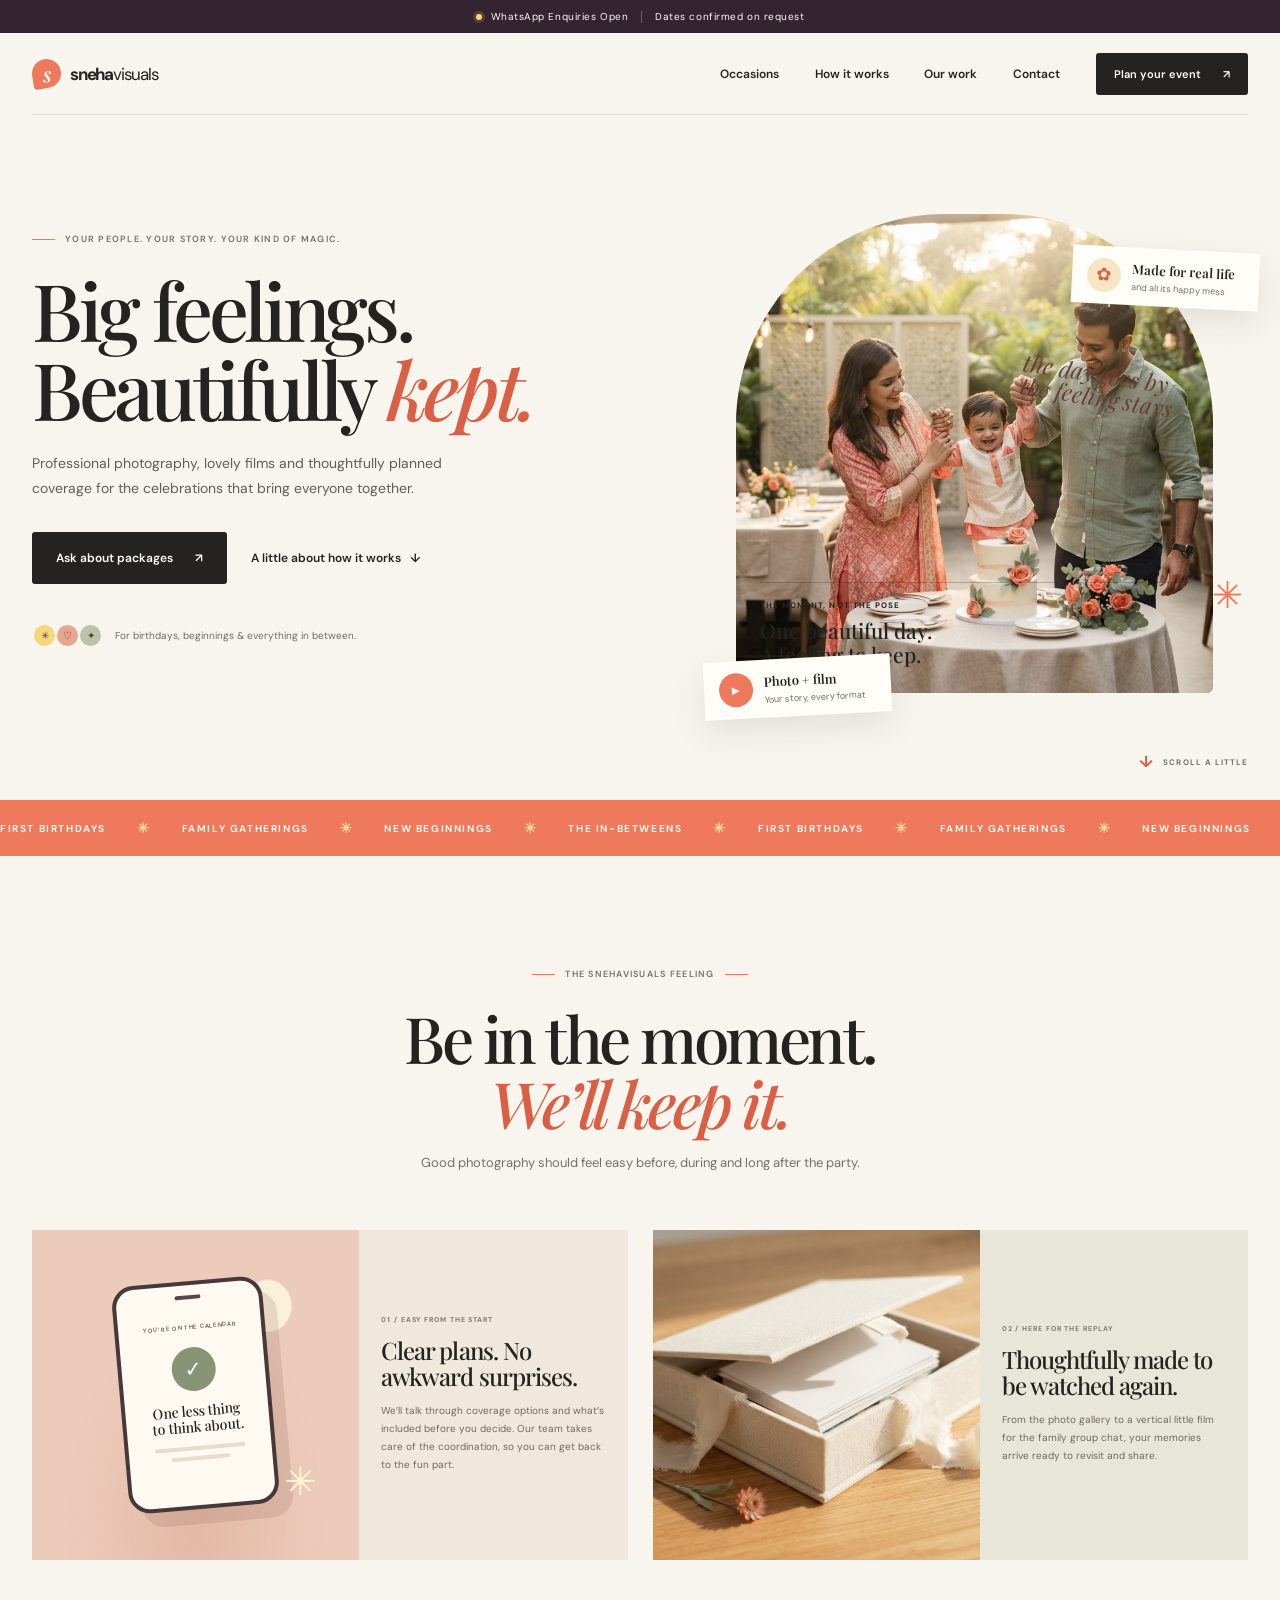
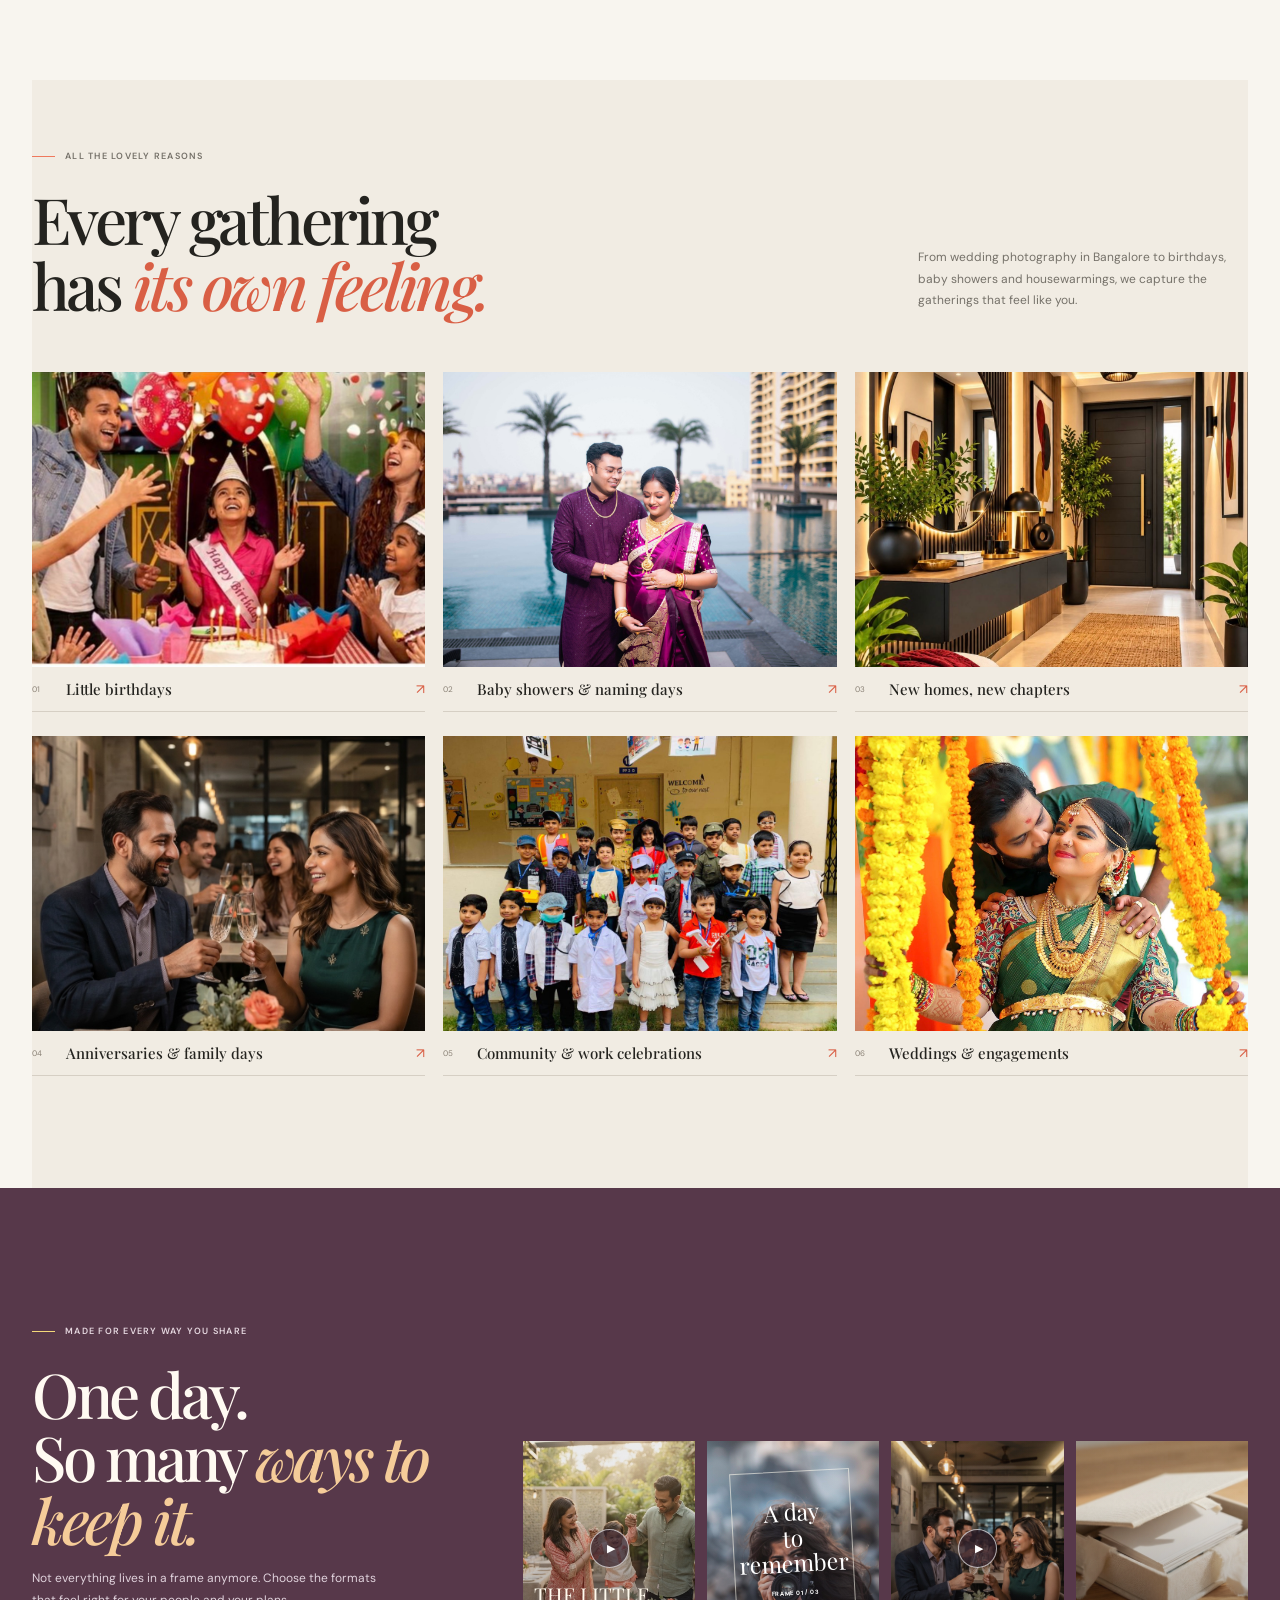
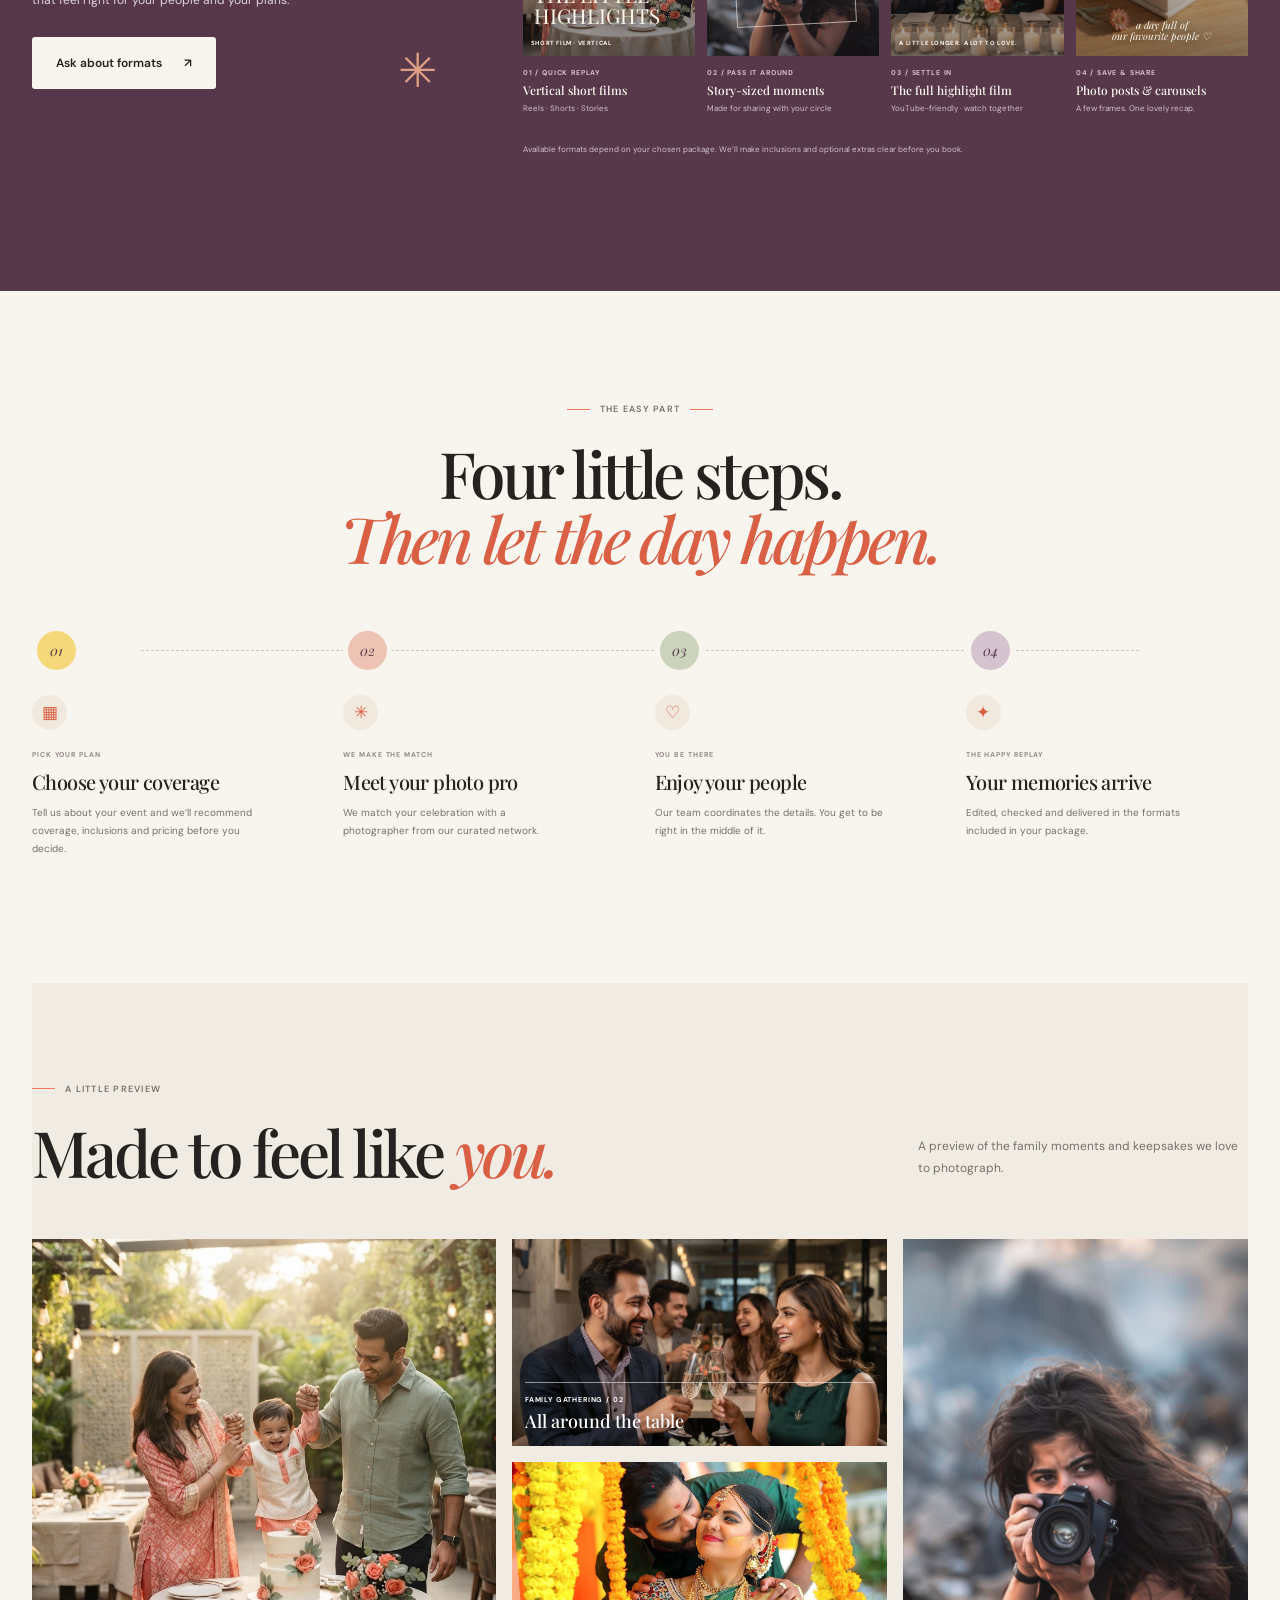
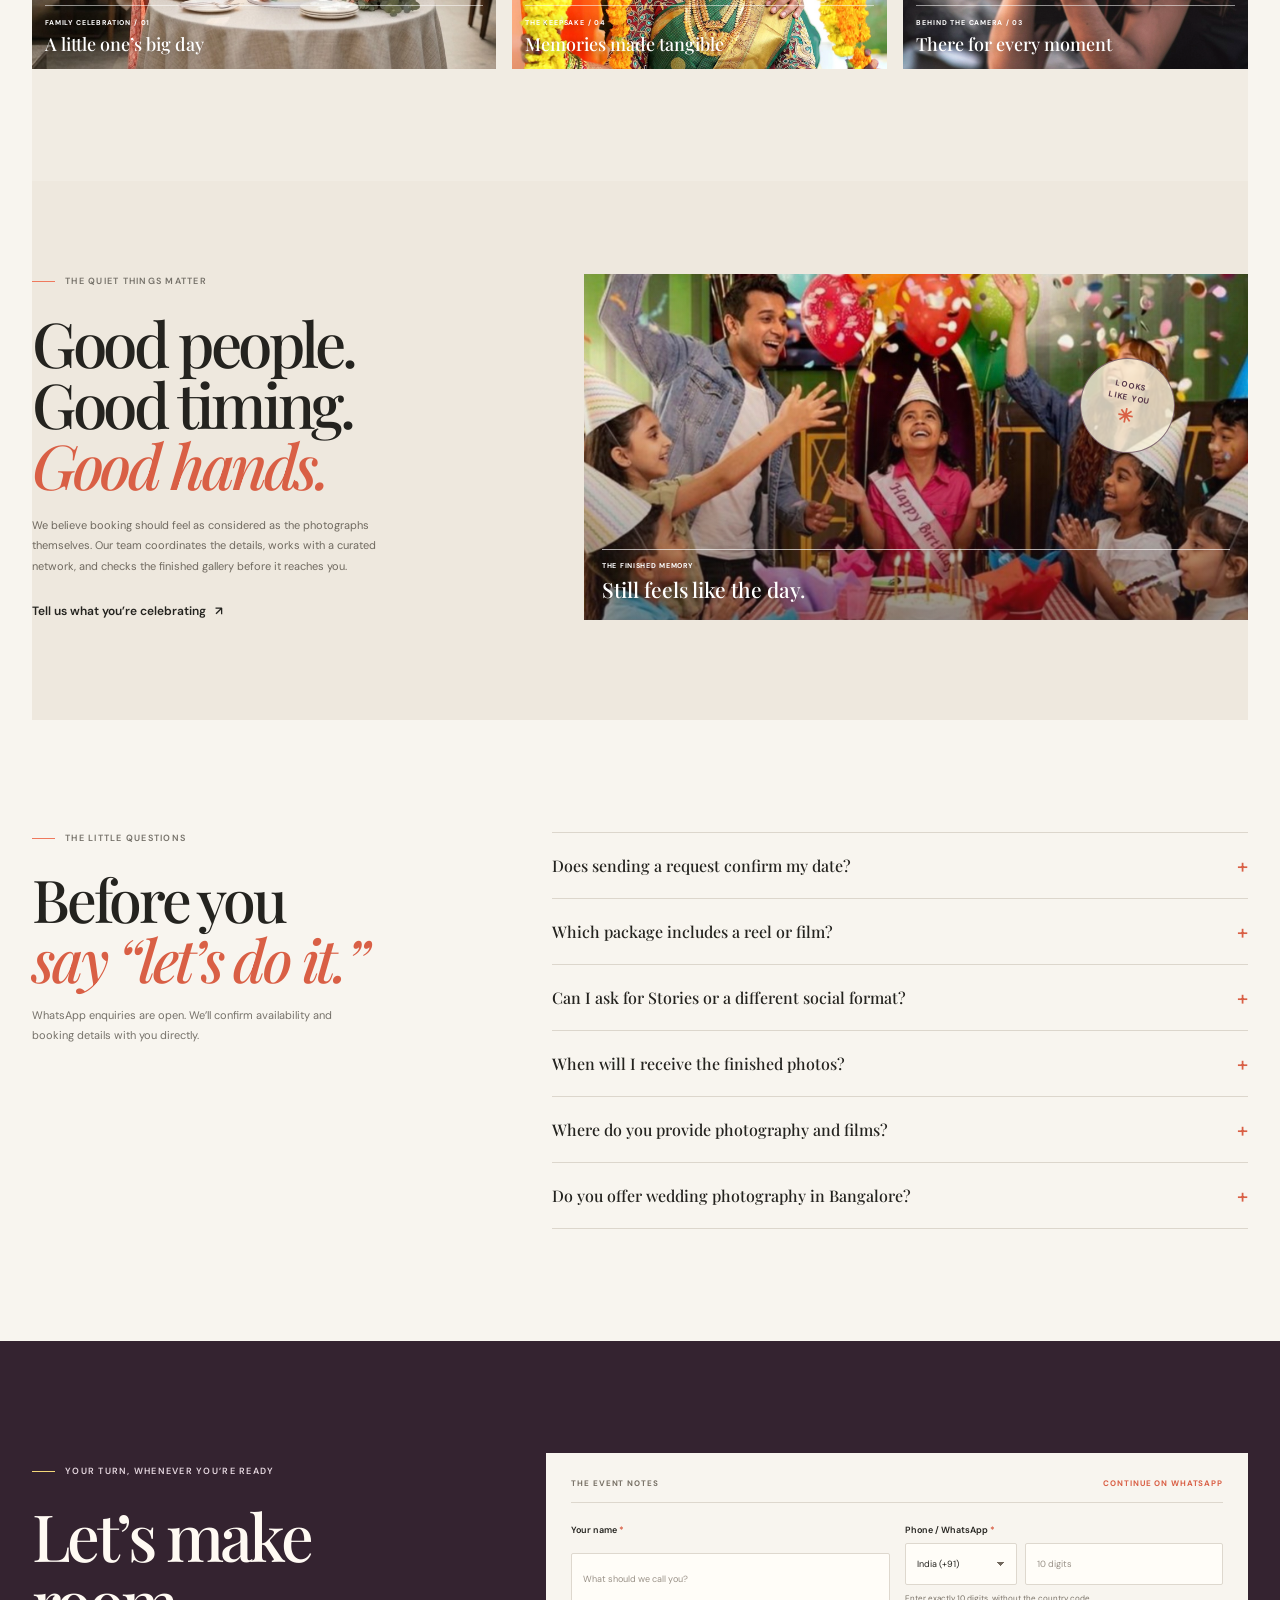
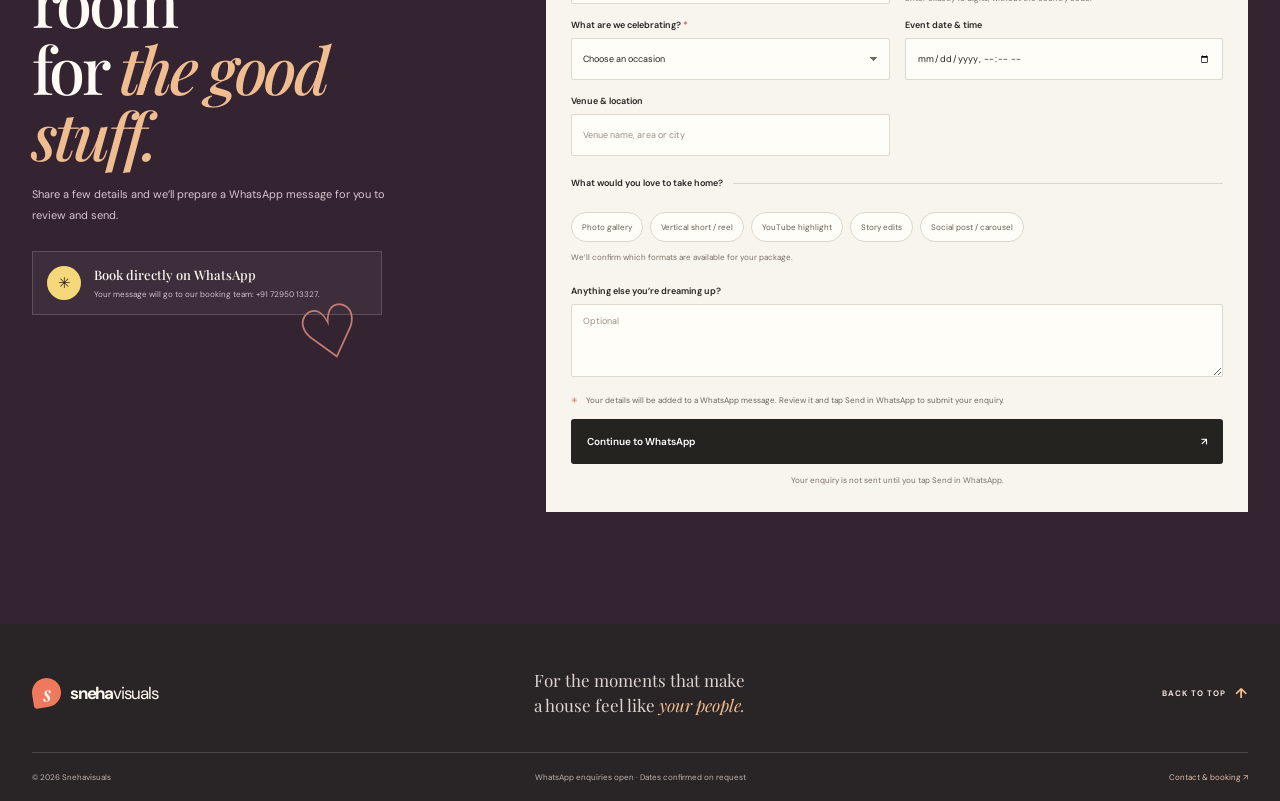
==== commit 5231f34f: "updated" ====
--- a/index.html
+++ b/index.html
@@ -201,7 +201,7 @@
           </a>
           <a class="occasion-card occasion-card--portrait" href="#booking">
             <span class="occasion-card__visual occasion-card__visual--portrait" role="img" aria-label="An expectant mother celebrating the arrival of her baby.">
-              <img class="photo-fill" src="img/baby-shower-maternity.jpg" alt="" loading="lazy" />
+              <img class="photo-fill" src="img/baby-shower-maternity.png" alt="" loading="lazy" />
             </span>
             <span class="occasion-card__label"><span>02</span><strong>Baby showers & naming days</strong><i aria-hidden="true">↗</i></span>
           </a>
